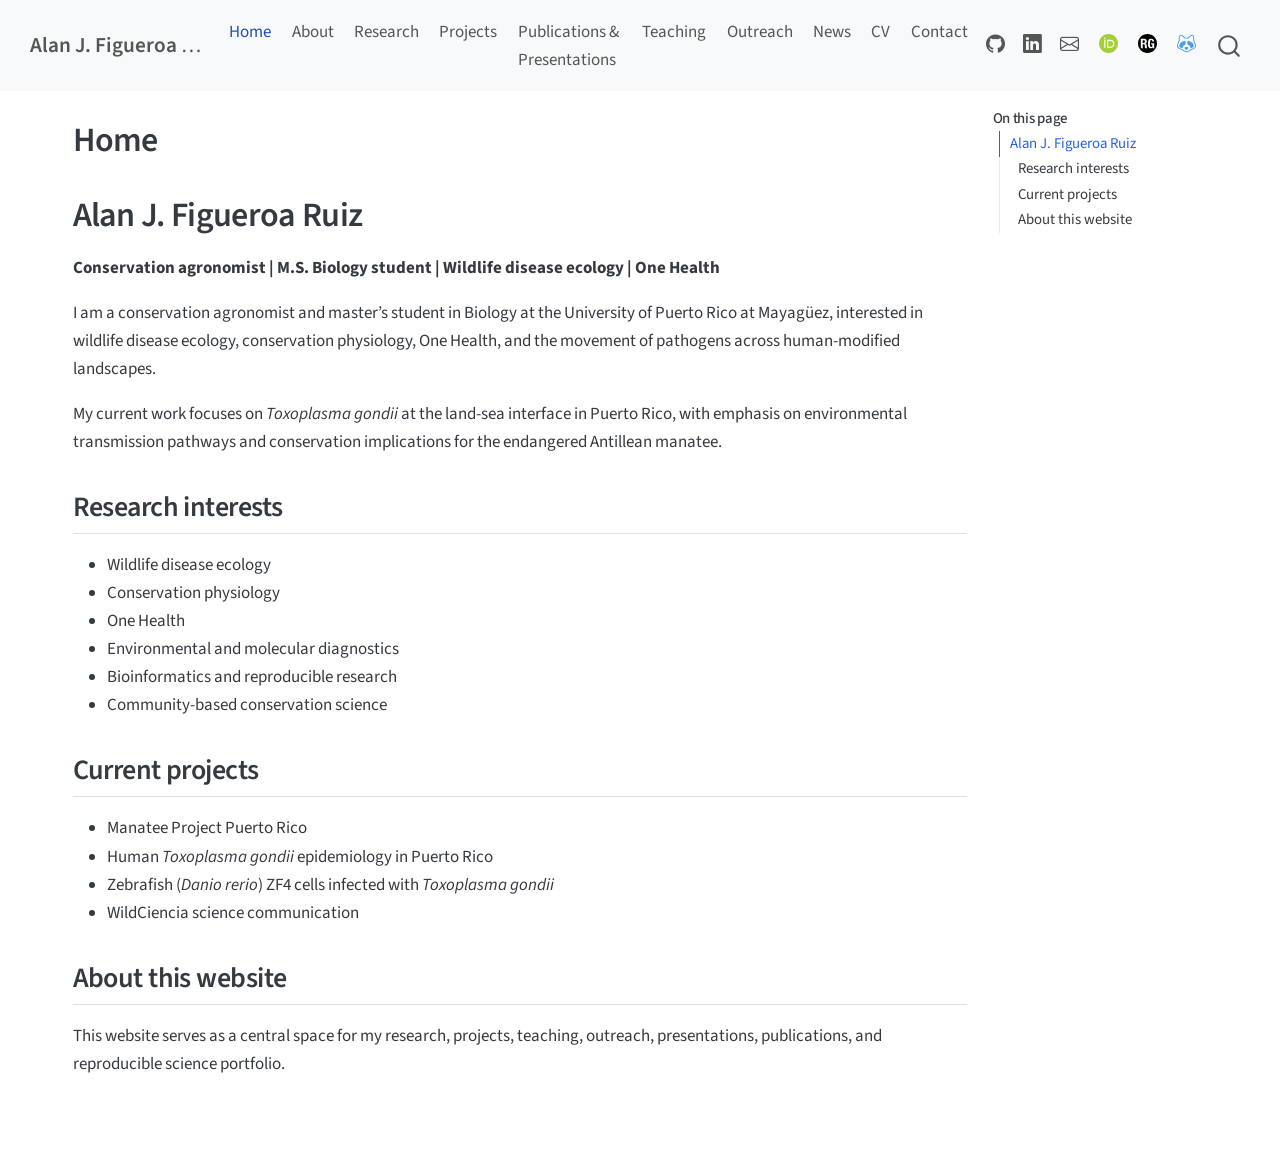
==== docs/index.html @ c1d0286f "Initial Quarto personal academic website" ====
<!DOCTYPE html>
<html xmlns="http://www.w3.org/1999/xhtml" lang="en" xml:lang="en"><head>

<meta charset="utf-8">
<meta name="generator" content="quarto-1.9.38">

<meta name="viewport" content="width=device-width, initial-scale=1.0, user-scalable=yes">


<title>Home – Alan J. Figueroa Ruiz</title>
<style>
/* Default styles provided by pandoc.
** See https://pandoc.org/MANUAL.html#variables-for-html for config info.
*/
code{white-space: pre-wrap;}
span.smallcaps{font-variant: small-caps;}
div.columns{display: flex; gap: min(4vw, 1.5em);}
div.column{flex: auto; overflow-x: auto;}
div.hanging-indent{margin-left: 1.5em; text-indent: -1.5em;}
ul.task-list{list-style: none;}
ul.task-list li input[type="checkbox"] {
  width: 0.8em;
  margin: 0 0.8em 0.2em -1em; /* quarto-specific, see https://github.com/quarto-dev/quarto-cli/issues/4556 */ 
  vertical-align: middle;
}
</style>


<script src="site_libs/quarto-nav/quarto-nav.js"></script>
<script src="site_libs/quarto-nav/headroom.min.js"></script>
<script src="site_libs/clipboard/clipboard.min.js"></script>
<script src="site_libs/quarto-search/autocomplete.umd.js"></script>
<script src="site_libs/quarto-search/fuse.min.js"></script>
<script src="site_libs/quarto-search/quarto-search.js"></script>
<meta name="quarto:offset" content="./">
<script src="site_libs/quarto-html/quarto.js" type="module"></script>
<script src="site_libs/quarto-html/tabsets/tabsets.js" type="module"></script>
<script src="site_libs/quarto-html/popper.min.js"></script>
<script src="site_libs/quarto-html/tippy.umd.min.js"></script>
<script src="site_libs/quarto-html/anchor.min.js"></script>
<link href="site_libs/quarto-html/tippy.css" rel="stylesheet">
<link href="site_libs/quarto-html/quarto-syntax-highlighting-15634bcf2e68342d4ad2dfa704d543f6.css" rel="stylesheet" id="quarto-text-highlighting-styles">
<script src="site_libs/bootstrap/bootstrap.min.js"></script>
<link href="site_libs/bootstrap/bootstrap-icons.css" rel="stylesheet">
<link href="site_libs/bootstrap/bootstrap-c7ab57aa33037bad7520c6cb9ec7d6ec.min.css" rel="stylesheet" append-hash="true" id="quarto-bootstrap" data-mode="light">
<script id="quarto-search-options" type="application/json">{
  "location": "navbar",
  "copy-button": false,
  "collapse-after": 3,
  "panel-placement": "end",
  "type": "overlay",
  "limit": 50,
  "keyboard-shortcut": [
    "f",
    "/",
    "s"
  ],
  "show-item-context": false,
  "language": {
    "search-no-results-text": "No results",
    "search-matching-documents-text": "matching documents",
    "search-copy-link-title": "Copy link to search",
    "search-hide-matches-text": "Hide additional matches",
    "search-more-match-text": "more match in this document",
    "search-more-matches-text": "more matches in this document",
    "search-clear-button-title": "Clear",
    "search-text-placeholder": "",
    "search-detached-cancel-button-title": "Cancel",
    "search-submit-button-title": "Submit",
    "search-label": "Search"
  }
}</script>
<style>html{ scroll-behavior: smooth; }</style>


<link rel="stylesheet" href="styles.css">
</head>

<body class="nav-fixed quarto-light">

<div id="quarto-search-results"></div>
  <header id="quarto-header" class="headroom fixed-top">
    <nav class="navbar navbar-expand-lg " data-bs-theme="dark">
      <div class="navbar-container container-fluid">
      <div class="navbar-brand-container mx-auto">
    <a class="navbar-brand" href="./index.html">
    <span class="navbar-title">Alan J. Figueroa Ruiz</span>
    </a>
  </div>
            <div id="quarto-search" class="" title="Search"></div>
          <button class="navbar-toggler" type="button" data-bs-toggle="collapse" data-bs-target="#navbarCollapse" aria-controls="navbarCollapse" role="menu" aria-expanded="false" aria-label="Toggle navigation" onclick="if (window.quartoToggleHeadroom) { window.quartoToggleHeadroom(); }">
  <span class="navbar-toggler-icon"></span>
</button>
          <div class="collapse navbar-collapse" id="navbarCollapse">
            <ul class="navbar-nav navbar-nav-scroll me-auto">
  <li class="nav-item">
    <a class="nav-link active" href="./index.html" aria-current="page"> 
<span class="menu-text">Home</span></a>
  </li>  
  <li class="nav-item">
    <a class="nav-link" href="./about.html"> 
<span class="menu-text">About</span></a>
  </li>  
  <li class="nav-item">
    <a class="nav-link" href="./research.html"> 
<span class="menu-text">Research</span></a>
  </li>  
  <li class="nav-item">
    <a class="nav-link" href="./projects.html"> 
<span class="menu-text">Projects</span></a>
  </li>  
  <li class="nav-item">
    <a class="nav-link" href="./publications.html"> 
<span class="menu-text">Publications &amp; Presentations</span></a>
  </li>  
  <li class="nav-item">
    <a class="nav-link" href="./teaching.html"> 
<span class="menu-text">Teaching</span></a>
  </li>  
  <li class="nav-item">
    <a class="nav-link" href="./outreach.html"> 
<span class="menu-text">Outreach</span></a>
  </li>  
  <li class="nav-item">
    <a class="nav-link" href="./news.html"> 
<span class="menu-text">News</span></a>
  </li>  
  <li class="nav-item">
    <a class="nav-link" href="./cv.html"> 
<span class="menu-text">CV</span></a>
  </li>  
  <li class="nav-item">
    <a class="nav-link" href="./contact.html"> 
<span class="menu-text">Contact</span></a>
  </li>  
</ul>
            <ul class="navbar-nav navbar-nav-scroll ms-auto">
  <li class="nav-item compact">
    <a class="nav-link" href="https://github.com/ajfigueroaruiz"> <i class="bi bi-github" role="img" aria-label="GitHub">
</i> 
<span class="menu-text"></span></a>
  </li>  
  <li class="nav-item compact">
    <a class="nav-link" href="https://www.linkedin.com/in/alfiru"> <i class="bi bi-linkedin" role="img" aria-label="LinkedIn">
</i> 
<span class="menu-text"></span></a>
  </li>  
  <li class="nav-item compact">
    <a class="nav-link" href="mailto:alan.figueroa@upr.edu"> <i class="bi bi-envelope" role="img" aria-label="Email">
</i> 
<span class="menu-text"></span></a>
  </li>  
  <li class="nav-item">
    <a class="nav-link" href="https://orcid.org/0009-0000-0484-3257"> 
<span class="menu-text"><img src="images/icons/orcid.svg" class="navbar-icon" alt="ORCID"></span></a>
  </li>  
  <li class="nav-item">
    <a class="nav-link" href="https://www.researchgate.net/profile/Alan-Figueroa-Ruiz"> 
<span class="menu-text"><img src="images/icons/researchgate.svg" class="navbar-icon" alt="ResearchGate"></span></a>
  </li>  
  <li class="nav-item">
    <a class="nav-link" href="https://www.protocols.io/researchers/alfiru"> 
<span class="menu-text"><img src="images/icons/protocolsio.svg" class="navbar-icon" alt="protocols.io"></span></a>
  </li>  
</ul>
          </div> <!-- /navcollapse -->
            <div class="quarto-navbar-tools">
</div>
      </div> <!-- /container-fluid -->
    </nav>
</header>
<!-- content -->
<div id="quarto-content" class="quarto-container page-columns page-rows-contents page-layout-full page-navbar">
<!-- sidebar -->
<!-- margin-sidebar -->
    <div id="quarto-margin-sidebar" class="sidebar margin-sidebar">
        <nav id="TOC" role="doc-toc" class="toc-active">
    <h2 id="toc-title">On this page</h2>
   
  <ul>
  <li><a href="#alan-j.-figueroa-ruiz" id="toc-alan-j.-figueroa-ruiz" class="nav-link active" data-scroll-target="#alan-j.-figueroa-ruiz">Alan J. Figueroa Ruiz</a>
  <ul class="collapse">
  <li><a href="#research-interests" id="toc-research-interests" class="nav-link" data-scroll-target="#research-interests">Research interests</a></li>
  <li><a href="#current-projects" id="toc-current-projects" class="nav-link" data-scroll-target="#current-projects">Current projects</a></li>
  <li><a href="#about-this-website" id="toc-about-this-website" class="nav-link" data-scroll-target="#about-this-website">About this website</a></li>
  </ul></li>
  </ul>
</nav>
    </div>
<!-- main -->
<main class="content column-page-left" id="quarto-document-content">

<header id="title-block-header" class="quarto-title-block default">
<div class="quarto-title">
<h1 class="title">Home</h1>
</div>



<div class="quarto-title-meta column-page-left">

    
  
    
  </div>
  


</header>


<section id="alan-j.-figueroa-ruiz" class="level1">
<h1>Alan J. Figueroa Ruiz</h1>
<p><strong>Conservation agronomist | M.S. Biology student | Wildlife disease ecology | One Health</strong></p>
<p>I am a conservation agronomist and master’s student in Biology at the University of Puerto Rico at Mayagüez, interested in wildlife disease ecology, conservation physiology, One Health, and the movement of pathogens across human-modified landscapes.</p>
<p>My current work focuses on <em>Toxoplasma gondii</em> at the land-sea interface in Puerto Rico, with emphasis on environmental transmission pathways and conservation implications for the endangered Antillean manatee.</p>
<section id="research-interests" class="level2">
<h2 class="anchored" data-anchor-id="research-interests">Research interests</h2>
<ul>
<li>Wildlife disease ecology</li>
<li>Conservation physiology</li>
<li>One Health</li>
<li>Environmental and molecular diagnostics</li>
<li>Bioinformatics and reproducible research</li>
<li>Community-based conservation science</li>
</ul>
</section>
<section id="current-projects" class="level2">
<h2 class="anchored" data-anchor-id="current-projects">Current projects</h2>
<ul>
<li>Manatee Project Puerto Rico</li>
<li>Human <em>Toxoplasma gondii</em> epidemiology in Puerto Rico</li>
<li>Zebrafish (<em>Danio rerio</em>) ZF4 cells infected with <em>Toxoplasma gondii</em></li>
<li>WildCiencia science communication</li>
</ul>
</section>
<section id="about-this-website" class="level2">
<h2 class="anchored" data-anchor-id="about-this-website">About this website</h2>
<p>This website serves as a central space for my research, projects, teaching, outreach, presentations, publications, and reproducible science portfolio.</p>


</section>
</section>

</main> <!-- /main -->
<script id="quarto-html-after-body" type="application/javascript">
  window.document.addEventListener("DOMContentLoaded", function (event) {
    const icon = "";
    const anchorJS = new window.AnchorJS();
    anchorJS.options = {
      placement: 'right',
      icon: icon
    };
    anchorJS.add('.anchored');
    const isCodeAnnotation = (el) => {
      for (const clz of el.classList) {
        if (clz.startsWith('code-annotation-')) {                     
          return true;
        }
      }
      return false;
    }
    const onCopySuccess = function(e) {
      // button target
      const button = e.trigger;
      // don't keep focus
      button.blur();
      // flash "checked"
      button.classList.add('code-copy-button-checked');
      var currentTitle = button.getAttribute("title");
      button.setAttribute("title", "Copied!");
      let tooltip;
      if (window.bootstrap) {
        button.setAttribute("data-bs-toggle", "tooltip");
        button.setAttribute("data-bs-placement", "left");
        button.setAttribute("data-bs-title", "Copied!");
        tooltip = new bootstrap.Tooltip(button, 
          { trigger: "manual", 
            customClass: "code-copy-button-tooltip",
            offset: [0, -8]});
        tooltip.show();    
      }
      setTimeout(function() {
        if (tooltip) {
          tooltip.hide();
          button.removeAttribute("data-bs-title");
          button.removeAttribute("data-bs-toggle");
          button.removeAttribute("data-bs-placement");
        }
        button.setAttribute("title", currentTitle);
        button.classList.remove('code-copy-button-checked');
      }, 1000);
      // clear code selection
      e.clearSelection();
    }
    const getTextToCopy = function(trigger) {
      const outerScaffold = trigger.parentElement.cloneNode(true);
      const codeEl = outerScaffold.querySelector('code');
      for (const childEl of codeEl.children) {
        if (isCodeAnnotation(childEl)) {
          childEl.remove();
        }
      }
      return codeEl.innerText;
    }
    const clipboard = new window.ClipboardJS('.code-copy-button:not([data-in-quarto-modal])', {
      text: getTextToCopy
    });
    clipboard.on('success', onCopySuccess);
    if (window.document.getElementById('quarto-embedded-source-code-modal')) {
      const clipboardModal = new window.ClipboardJS('.code-copy-button[data-in-quarto-modal]', {
        text: getTextToCopy,
        container: window.document.getElementById('quarto-embedded-source-code-modal')
      });
      clipboardModal.on('success', onCopySuccess);
    }
      var localhostRegex = new RegExp(/^(?:http|https):\/\/localhost\:?[0-9]*\//);
      var mailtoRegex = new RegExp(/^mailto:/);
        var filterRegex = new RegExp("https:\/\/ajfigueroaruiz\.github\.io");
      var isInternal = (href) => {
          return filterRegex.test(href) || localhostRegex.test(href) || mailtoRegex.test(href);
      }
      // Inspect non-navigation links and adorn them if external
     var links = window.document.querySelectorAll('a[href]:not(.nav-link):not(.navbar-brand):not(.toc-action):not(.sidebar-link):not(.sidebar-item-toggle):not(.pagination-link):not(.no-external):not([aria-hidden]):not(.dropdown-item):not(.quarto-navigation-tool):not(.about-link)');
      for (var i=0; i<links.length; i++) {
        const link = links[i];
        if (!isInternal(link.href)) {
          // undo the damage that might have been done by quarto-nav.js in the case of
          // links that we want to consider external
          if (link.dataset.originalHref !== undefined) {
            link.href = link.dataset.originalHref;
          }
        }
      }
    function tippyHover(el, contentFn, onTriggerFn, onUntriggerFn) {
      const config = {
        allowHTML: true,
        maxWidth: 500,
        delay: 100,
        arrow: false,
        appendTo: function(el) {
            return el.parentElement;
        },
        interactive: true,
        interactiveBorder: 10,
        theme: 'quarto',
        placement: 'bottom-start',
      };
      if (contentFn) {
        config.content = contentFn;
      }
      if (onTriggerFn) {
        config.onTrigger = onTriggerFn;
      }
      if (onUntriggerFn) {
        config.onUntrigger = onUntriggerFn;
      }
      window.tippy(el, config); 
    }
    const noterefs = window.document.querySelectorAll('a[role="doc-noteref"]');
    for (var i=0; i<noterefs.length; i++) {
      const ref = noterefs[i];
      tippyHover(ref, function() {
        // use id or data attribute instead here
        let href = ref.getAttribute('data-footnote-href') || ref.getAttribute('href');
        try { href = new URL(href).hash; } catch {}
        const id = href.replace(/^#\/?/, "");
        const note = window.document.getElementById(id);
        if (note) {
          return note.innerHTML;
        } else {
          return "";
        }
      });
    }
    const xrefs = window.document.querySelectorAll('a.quarto-xref');
    const processXRef = (id, note) => {
      // Strip column container classes
      const stripColumnClz = (el) => {
        el.classList.remove("page-full", "page-columns");
        if (el.children) {
          for (const child of el.children) {
            stripColumnClz(child);
          }
        }
      }
      stripColumnClz(note)
      if (id === null || id.startsWith('sec-')) {
        // Special case sections, only their first couple elements
        const container = document.createElement("div");
        if (note.children && note.children.length > 2) {
          container.appendChild(note.children[0].cloneNode(true));
          for (let i = 1; i < note.children.length; i++) {
            const child = note.children[i];
            if (child.tagName === "P" && child.innerText === "") {
              continue;
            } else {
              container.appendChild(child.cloneNode(true));
              break;
            }
          }
          if (window.Quarto?.typesetMath) {
            window.Quarto.typesetMath(container);
          }
          return container.innerHTML
        } else {
          if (window.Quarto?.typesetMath) {
            window.Quarto.typesetMath(note);
          }
          return note.innerHTML;
        }
      } else {
        // Remove any anchor links if they are present
        const anchorLink = note.querySelector('a.anchorjs-link');
        if (anchorLink) {
          anchorLink.remove();
        }
        if (window.Quarto?.typesetMath) {
          window.Quarto.typesetMath(note);
        }
        if (note.classList.contains("callout")) {
          return note.outerHTML;
        } else {
          return note.innerHTML;
        }
      }
    }
    for (var i=0; i<xrefs.length; i++) {
      const xref = xrefs[i];
      tippyHover(xref, undefined, function(instance) {
        instance.disable();
        let url = xref.getAttribute('href');
        let hash = undefined; 
        if (url.startsWith('#')) {
          hash = url;
        } else {
          try { hash = new URL(url).hash; } catch {}
        }
        if (hash) {
          const id = hash.replace(/^#\/?/, "");
          const note = window.document.getElementById(id);
          if (note !== null) {
            try {
              const html = processXRef(id, note.cloneNode(true));
              instance.setContent(html);
            } finally {
              instance.enable();
              instance.show();
            }
          } else {
            // See if we can fetch this
            fetch(url.split('#')[0])
            .then(res => res.text())
            .then(html => {
              const parser = new DOMParser();
              const htmlDoc = parser.parseFromString(html, "text/html");
              const note = htmlDoc.getElementById(id);
              if (note !== null) {
                const html = processXRef(id, note);
                instance.setContent(html);
              } 
            }).finally(() => {
              instance.enable();
              instance.show();
            });
          }
        } else {
          // See if we can fetch a full url (with no hash to target)
          // This is a special case and we should probably do some content thinning / targeting
          fetch(url)
          .then(res => res.text())
          .then(html => {
            const parser = new DOMParser();
            const htmlDoc = parser.parseFromString(html, "text/html");
            const note = htmlDoc.querySelector('main.content');
            if (note !== null) {
              // This should only happen for chapter cross references
              // (since there is no id in the URL)
              // remove the first header
              if (note.children.length > 0 && note.children[0].tagName === "HEADER") {
                note.children[0].remove();
              }
              const html = processXRef(null, note);
              instance.setContent(html);
            } 
          }).finally(() => {
            instance.enable();
            instance.show();
          });
        }
      }, function(instance) {
      });
    }
        let selectedAnnoteEl;
        const selectorForAnnotation = ( cell, annotation) => {
          let cellAttr = 'data-code-cell="' + cell + '"';
          let lineAttr = 'data-code-annotation="' +  annotation + '"';
          const selector = 'span[' + cellAttr + '][' + lineAttr + ']';
          return selector;
        }
        const selectCodeLines = (annoteEl) => {
          const doc = window.document;
          const targetCell = annoteEl.getAttribute("data-target-cell");
          const targetAnnotation = annoteEl.getAttribute("data-target-annotation");
          const annoteSpan = window.document.querySelector(selectorForAnnotation(targetCell, targetAnnotation));
          const lines = annoteSpan.getAttribute("data-code-lines").split(",");
          const lineIds = lines.map((line) => {
            return targetCell + "-" + line;
          })
          let top = null;
          let height = null;
          let parent = null;
          if (lineIds.length > 0) {
              //compute the position of the single el (top and bottom and make a div)
              const el = window.document.getElementById(lineIds[0]);
              top = el.offsetTop;
              height = el.offsetHeight;
              parent = el.parentElement.parentElement;
            if (lineIds.length > 1) {
              const lastEl = window.document.getElementById(lineIds[lineIds.length - 1]);
              const bottom = lastEl.offsetTop + lastEl.offsetHeight;
              height = bottom - top;
            }
            if (top !== null && height !== null && parent !== null) {
              // cook up a div (if necessary) and position it 
              let div = window.document.getElementById("code-annotation-line-highlight");
              if (div === null) {
                div = window.document.createElement("div");
                div.setAttribute("id", "code-annotation-line-highlight");
                div.style.position = 'absolute';
                parent.appendChild(div);
              }
              div.style.top = top - 2 + "px";
              div.style.height = height + 4 + "px";
              div.style.left = 0;
              let gutterDiv = window.document.getElementById("code-annotation-line-highlight-gutter");
              if (gutterDiv === null) {
                gutterDiv = window.document.createElement("div");
                gutterDiv.setAttribute("id", "code-annotation-line-highlight-gutter");
                gutterDiv.style.position = 'absolute';
                const codeCell = window.document.getElementById(targetCell);
                const gutter = codeCell.querySelector('.code-annotation-gutter');
                gutter.appendChild(gutterDiv);
              }
              gutterDiv.style.top = top - 2 + "px";
              gutterDiv.style.height = height + 4 + "px";
            }
            selectedAnnoteEl = annoteEl;
          }
        };
        const unselectCodeLines = () => {
          const elementsIds = ["code-annotation-line-highlight", "code-annotation-line-highlight-gutter"];
          elementsIds.forEach((elId) => {
            const div = window.document.getElementById(elId);
            if (div) {
              div.remove();
            }
          });
          selectedAnnoteEl = undefined;
        };
          // Handle positioning of the toggle
      window.addEventListener(
        "resize",
        throttle(() => {
          elRect = undefined;
          if (selectedAnnoteEl) {
            selectCodeLines(selectedAnnoteEl);
          }
        }, 10)
      );
      function throttle(fn, ms) {
      let throttle = false;
      let timer;
        return (...args) => {
          if(!throttle) { // first call gets through
              fn.apply(this, args);
              throttle = true;
          } else { // all the others get throttled
              if(timer) clearTimeout(timer); // cancel #2
              timer = setTimeout(() => {
                fn.apply(this, args);
                timer = throttle = false;
              }, ms);
          }
        };
      }
        // Attach click handler to the DT
        const annoteDls = window.document.querySelectorAll('dt[data-target-cell]');
        for (const annoteDlNode of annoteDls) {
          annoteDlNode.addEventListener('click', (event) => {
            const clickedEl = event.target;
            if (clickedEl !== selectedAnnoteEl) {
              unselectCodeLines();
              const activeEl = window.document.querySelector('dt[data-target-cell].code-annotation-active');
              if (activeEl) {
                activeEl.classList.remove('code-annotation-active');
              }
              selectCodeLines(clickedEl);
              clickedEl.classList.add('code-annotation-active');
            } else {
              // Unselect the line
              unselectCodeLines();
              clickedEl.classList.remove('code-annotation-active');
            }
          });
        }
    const findCites = (el) => {
      const parentEl = el.parentElement;
      if (parentEl) {
        const cites = parentEl.dataset.cites;
        if (cites) {
          return {
            el,
            cites: cites.split(' ')
          };
        } else {
          return findCites(el.parentElement)
        }
      } else {
        return undefined;
      }
    };
    var bibliorefs = window.document.querySelectorAll('a[role="doc-biblioref"]');
    for (var i=0; i<bibliorefs.length; i++) {
      const ref = bibliorefs[i];
      const citeInfo = findCites(ref);
      if (citeInfo) {
        tippyHover(citeInfo.el, function() {
          var popup = window.document.createElement('div');
          citeInfo.cites.forEach(function(cite) {
            var citeDiv = window.document.createElement('div');
            citeDiv.classList.add('hanging-indent');
            citeDiv.classList.add('csl-entry');
            var biblioDiv = window.document.getElementById('ref-' + cite);
            if (biblioDiv) {
              citeDiv.innerHTML = biblioDiv.innerHTML;
            }
            popup.appendChild(citeDiv);
          });
          return popup.innerHTML;
        });
      }
    }
  });
  </script>
</div> <!-- /content -->




<script src="site_libs/quarto-html/zenscroll-min.js"></script>
</body></html>
---- docs/site_libs/quarto-html/tippy.css ----
.tippy-box[data-animation=fade][data-state=hidden]{opacity:0}[data-tippy-root]{max-width:calc(100vw - 10px)}.tippy-box{position:relative;background-color:#333;color:#fff;border-radius:4px;font-size:14px;line-height:1.4;white-space:normal;outline:0;transition-property:transform,visibility,opacity}.tippy-box[data-placement^=top]>.tippy-arrow{bottom:0}.tippy-box[data-placement^=top]>.tippy-arrow:before{bottom:-7px;left:0;border-width:8px 8px 0;border-top-color:initial;transform-origin:center top}.tippy-box[data-placement^=bottom]>.tippy-arrow{top:0}.tippy-box[data-placement^=bottom]>.tippy-arrow:before{top:-7px;left:0;border-width:0 8px 8px;border-bottom-color:initial;transform-origin:center bottom}.tippy-box[data-placement^=left]>.tippy-arrow{right:0}.tippy-box[data-placement^=left]>.tippy-arrow:before{border-width:8px 0 8px 8px;border-left-color:initial;right:-7px;transform-origin:center left}.tippy-box[data-placement^=right]>.tippy-arrow{left:0}.tippy-box[data-placement^=right]>.tippy-arrow:before{left:-7px;border-width:8px 8px 8px 0;border-right-color:initial;transform-origin:center right}.tippy-box[data-inertia][data-state=visible]{transition-timing-function:cubic-bezier(.54,1.5,.38,1.11)}.tippy-arrow{width:16px;height:16px;color:#333}.tippy-arrow:before{content:"";position:absolute;border-color:transparent;border-style:solid}.tippy-content{position:relative;padding:5px 9px;z-index:1}
---- docs/site_libs/quarto-html/quarto-syntax-highlighting-15634bcf2e68342d4ad2dfa704d543f6.css ----
/* quarto syntax highlight colors */
:root {
  --quarto-hl-ot-color: #003B4F;
  --quarto-hl-at-color: #657422;
  --quarto-hl-ss-color: #20794D;
  --quarto-hl-an-color: #5E5E5E;
  --quarto-hl-fu-color: #4758AB;
  --quarto-hl-st-color: #20794D;
  --quarto-hl-cf-color: #003B4F;
  --quarto-hl-op-color: #5E5E5E;
  --quarto-hl-er-color: #AD0000;
  --quarto-hl-bn-color: #AD0000;
  --quarto-hl-al-color: #AD0000;
  --quarto-hl-va-color: #111111;
  --quarto-hl-bu-color: inherit;
  --quarto-hl-ex-color: inherit;
  --quarto-hl-pp-color: #AD0000;
  --quarto-hl-in-color: #5E5E5E;
  --quarto-hl-vs-color: #20794D;
  --quarto-hl-wa-color: #5E5E5E;
  --quarto-hl-do-color: #5E5E5E;
  --quarto-hl-im-color: #00769E;
  --quarto-hl-ch-color: #20794D;
  --quarto-hl-dt-color: #AD0000;
  --quarto-hl-fl-color: #AD0000;
  --quarto-hl-co-color: #5E5E5E;
  --quarto-hl-cv-color: #5E5E5E;
  --quarto-hl-cn-color: #8f5902;
  --quarto-hl-sc-color: #5E5E5E;
  --quarto-hl-dv-color: #AD0000;
  --quarto-hl-kw-color: #003B4F;
}

/* other quarto variables */
:root {
  --quarto-font-monospace: SFMono-Regular, Menlo, Monaco, Consolas, "Liberation Mono", "Courier New", monospace;
}

/* syntax highlight based on Pandoc's rules */
pre > code.sourceCode > span {
  color: #003B4F;
}

code.sourceCode > span {
  color: #003B4F;
}

div.sourceCode,
div.sourceCode pre.sourceCode {
  color: #003B4F;
}

/* Normal */
code span {
  color: #003B4F;
}

/* Alert */
code span.al {
  color: #AD0000;
  font-style: inherit;
}

/* Annotation */
code span.an {
  color: #5E5E5E;
  font-style: inherit;
}

/* Attribute */
code span.at {
  color: #657422;
  font-style: inherit;
}

/* BaseN */
code span.bn {
  color: #AD0000;
  font-style: inherit;
}

/* BuiltIn */
code span.bu {
  font-style: inherit;
}

/* ControlFlow */
code span.cf {
  color: #003B4F;
  font-weight: bold;
  font-style: inherit;
}

/* Char */
code span.ch {
  color: #20794D;
  font-style: inherit;
}

/* Constant */
code span.cn {
  color: #8f5902;
  font-style: inherit;
}

/* Comment */
code span.co {
  color: #5E5E5E;
  font-style: inherit;
}

/* CommentVar */
code span.cv {
  color: #5E5E5E;
  font-style: italic;
}

/* Documentation */
code span.do {
  color: #5E5E5E;
  font-style: italic;
}

/* DataType */
code span.dt {
  color: #AD0000;
  font-style: inherit;
}

/* DecVal */
code span.dv {
  color: #AD0000;
  font-style: inherit;
}

/* Error */
code span.er {
  color: #AD0000;
  font-style: inherit;
}

/* Extension */
code span.ex {
  font-style: inherit;
}

/* Float */
code span.fl {
  color: #AD0000;
  font-style: inherit;
}

/* Function */
code span.fu {
  color: #4758AB;
  font-style: inherit;
}

/* Import */
code span.im {
  color: #00769E;
  font-style: inherit;
}

/* Information */
code span.in {
  color: #5E5E5E;
  font-style: inherit;
}

/* Keyword */
code span.kw {
  color: #003B4F;
  font-weight: bold;
  font-style: inherit;
}

/* Operator */
code span.op {
  color: #5E5E5E;
  font-style: inherit;
}

/* Other */
code span.ot {
  color: #003B4F;
  font-style: inherit;
}

/* Preprocessor */
code span.pp {
  color: #AD0000;
  font-style: inherit;
}

/* SpecialChar */
code span.sc {
  color: #5E5E5E;
  font-style: inherit;
}

/* SpecialString */
code span.ss {
  color: #20794D;
  font-style: inherit;
}

/* String */
code span.st {
  color: #20794D;
  font-style: inherit;
}

/* Variable */
code span.va {
  color: #111111;
  font-style: inherit;
}

/* VerbatimString */
code span.vs {
  color: #20794D;
  font-style: inherit;
}

/* Warning */
code span.wa {
  color: #5E5E5E;
  font-style: italic;
}

.prevent-inlining {
  content: "</";
}

/*# sourceMappingURL=f23921c56f73e400b49028c9186a1aa0.css.map */
---- docs/styles.css ----
.navbar-icon {
  height: 1.1rem;
  width: 1.1rem;
  vertical-align: -0.15rem;
}

/* Main website styling */

body {
  font-size: 17px;
  line-height: 1.65;
}

h1, h2, h3 {
  letter-spacing: -0.02em;
}

.navbar-title {
  font-weight: 600;
}

.quarto-title-banner {
  padding-top: 2rem;
  padding-bottom: 2rem;
}

a {
  text-decoration: none;
}

a:hover {
  text-decoration: underline;
}

/* Homepage spacing */

main.content {
  max-width: 1000px;
}

/* Image styling for future use */

img {
  border-radius: 6px;
}
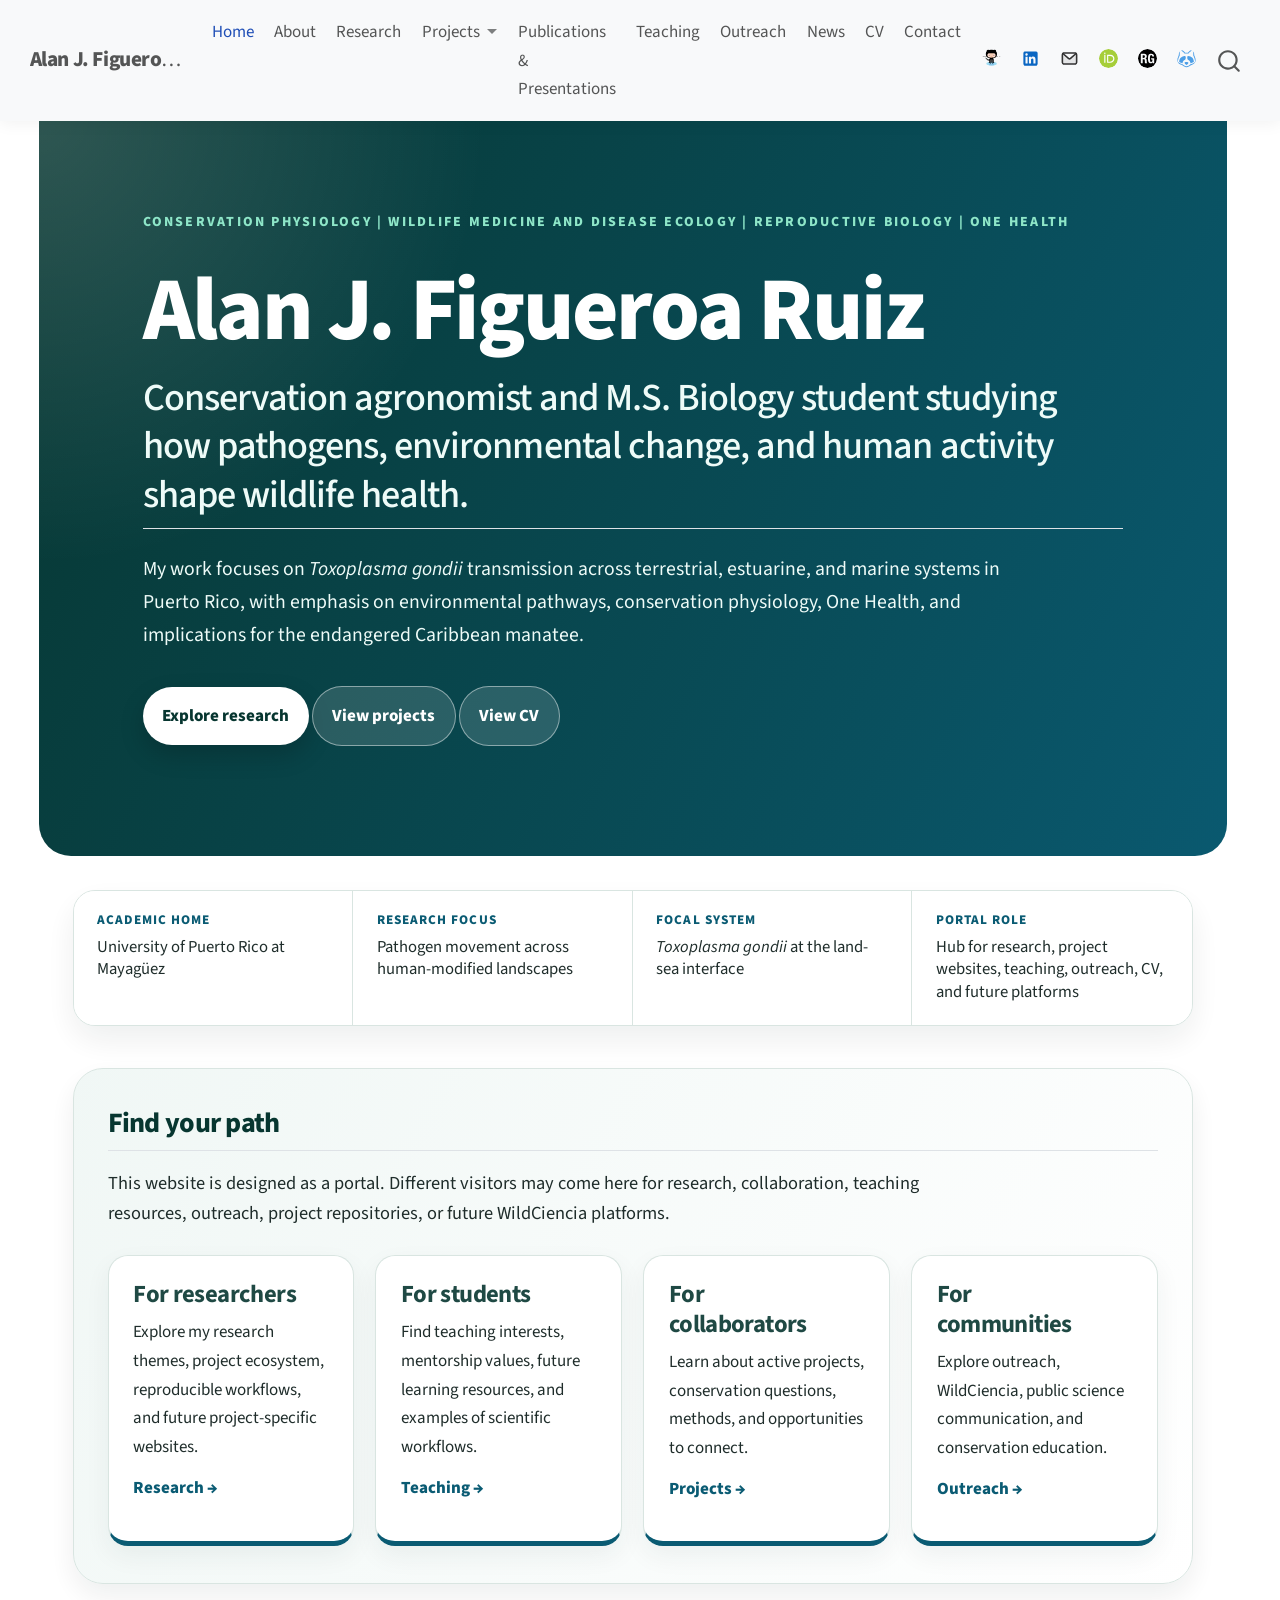
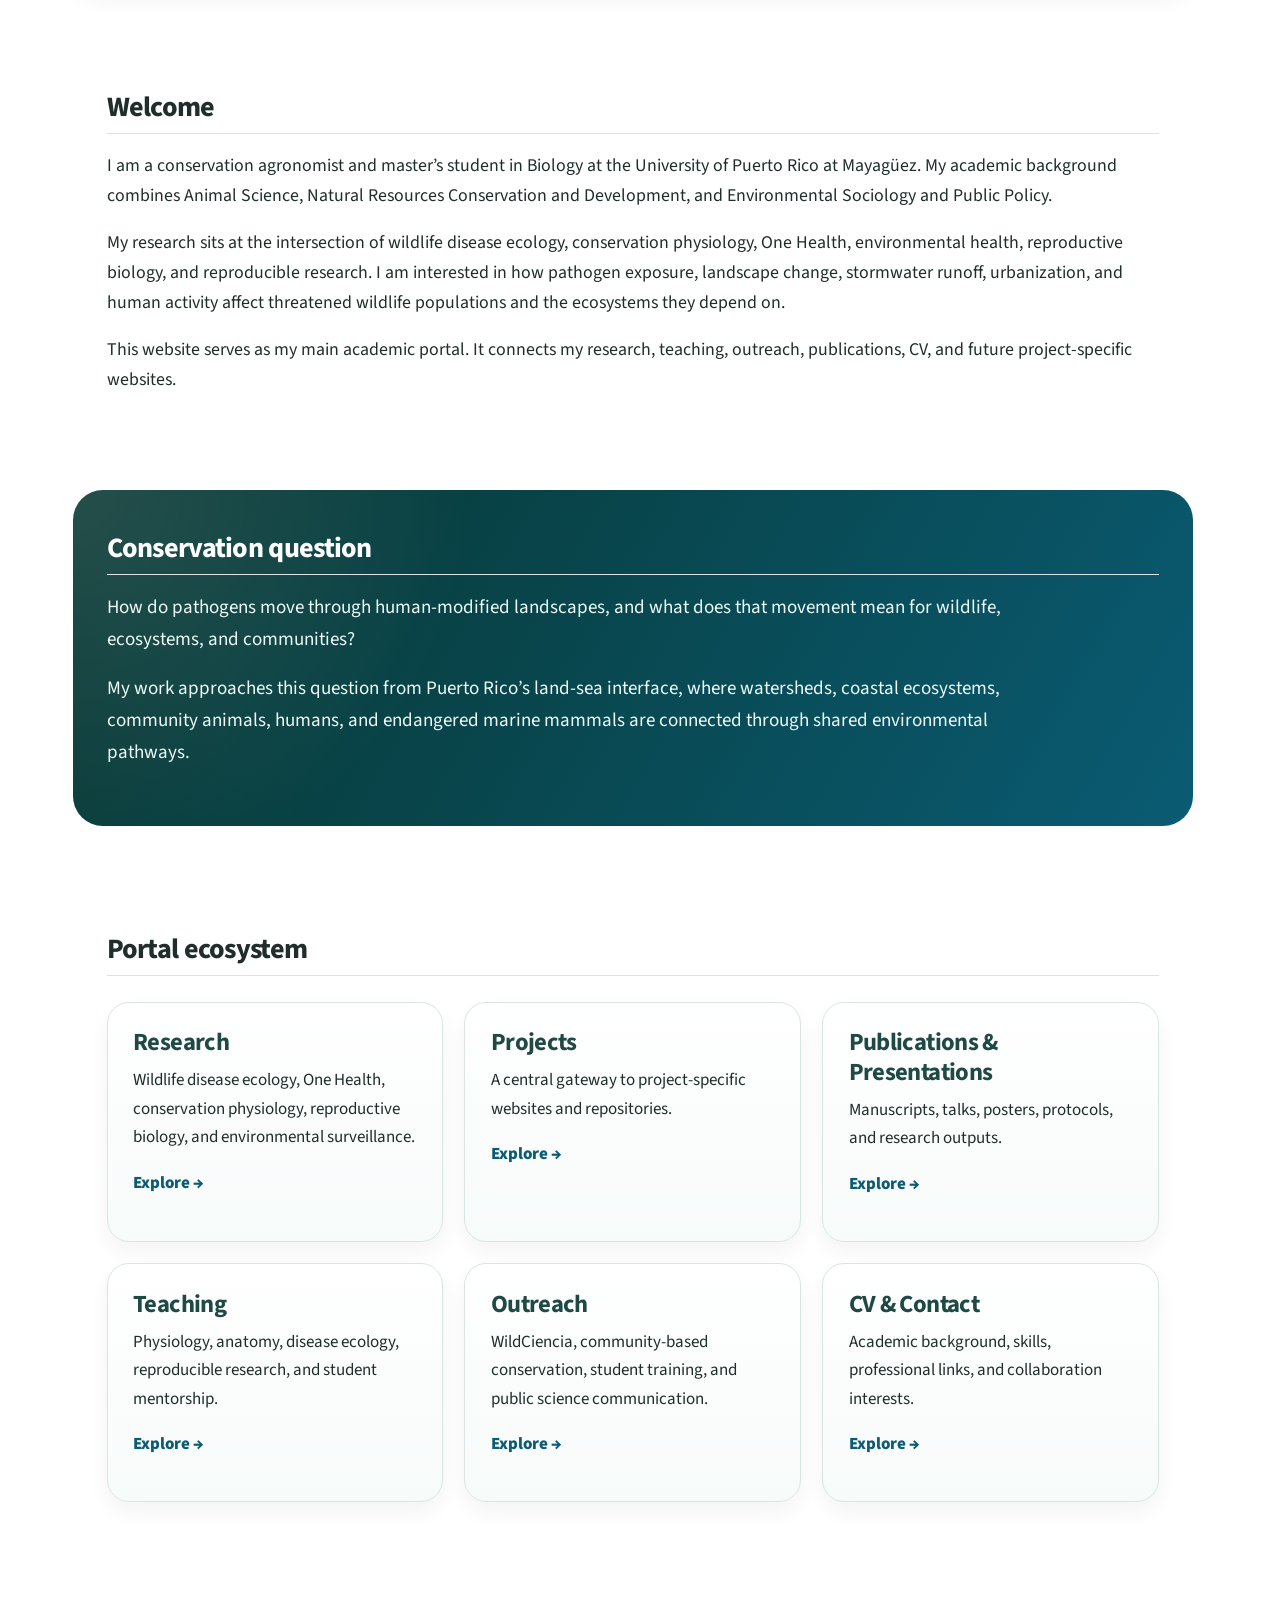
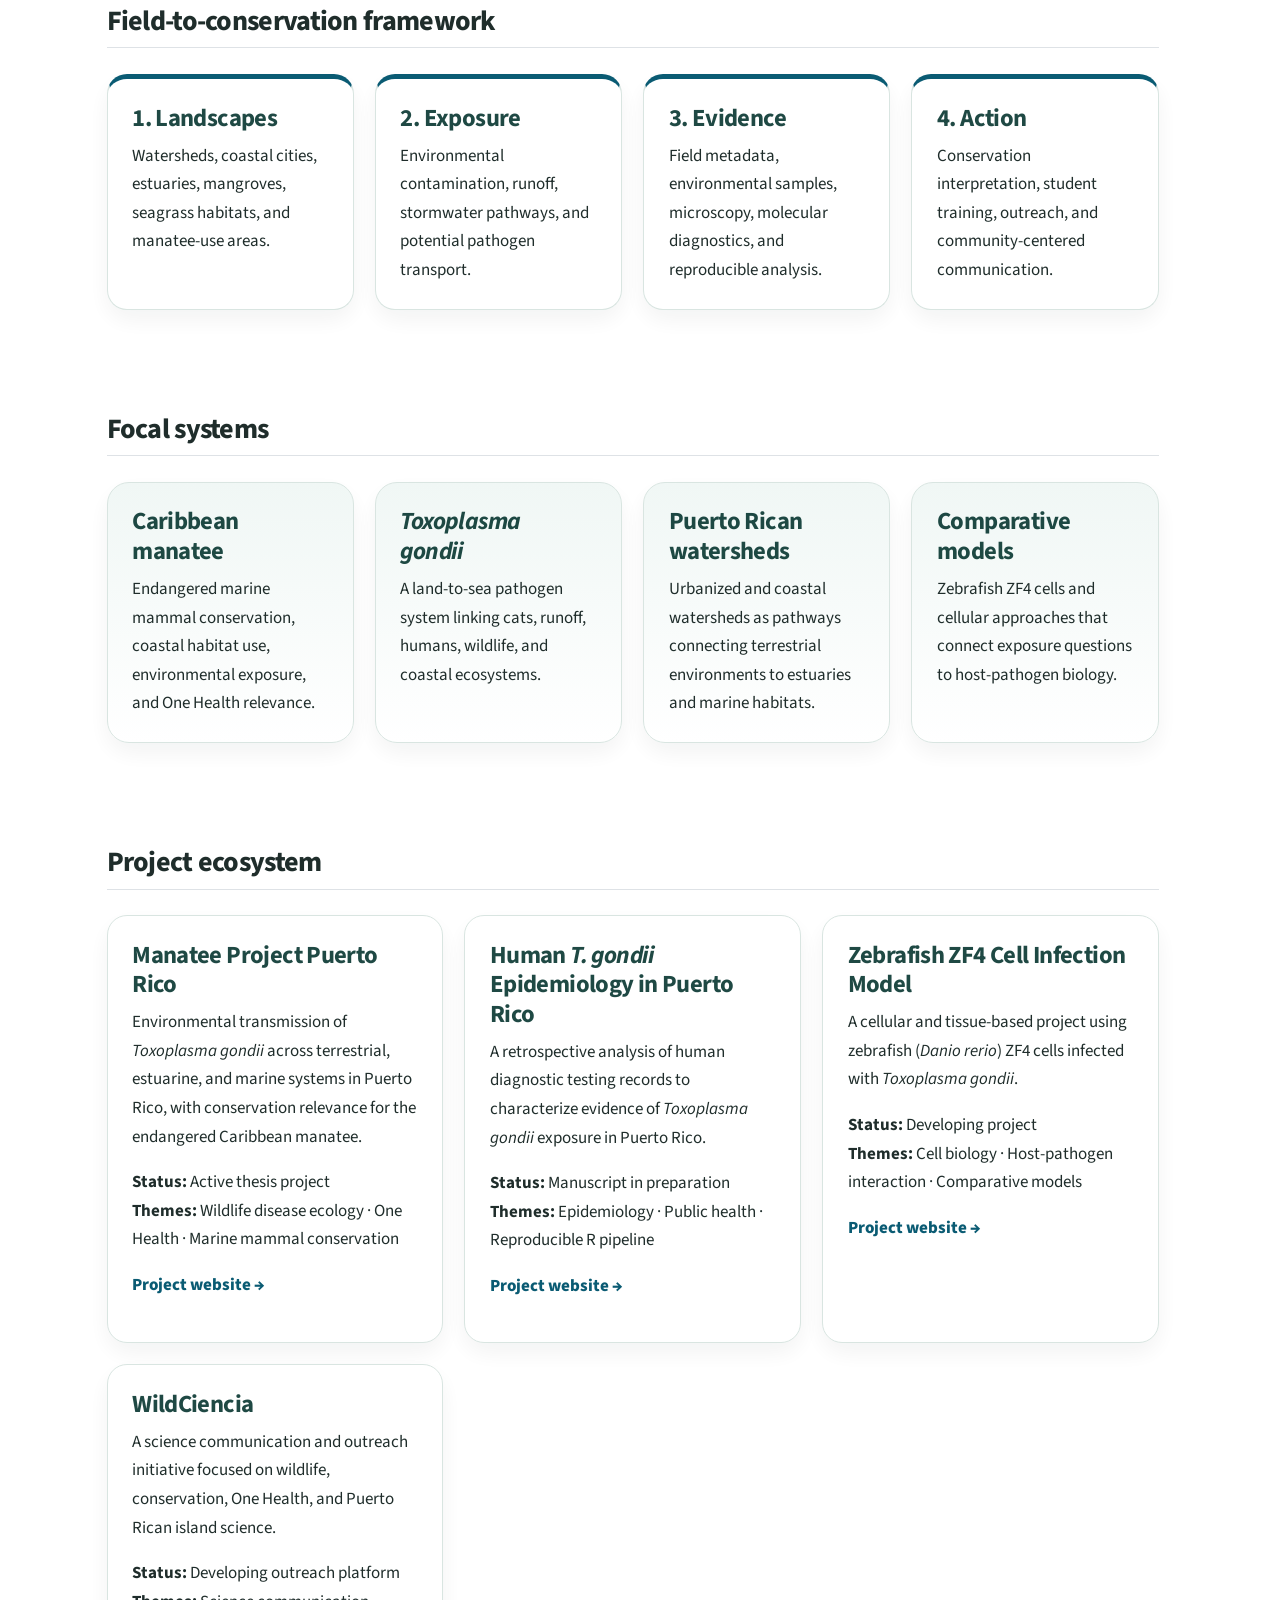
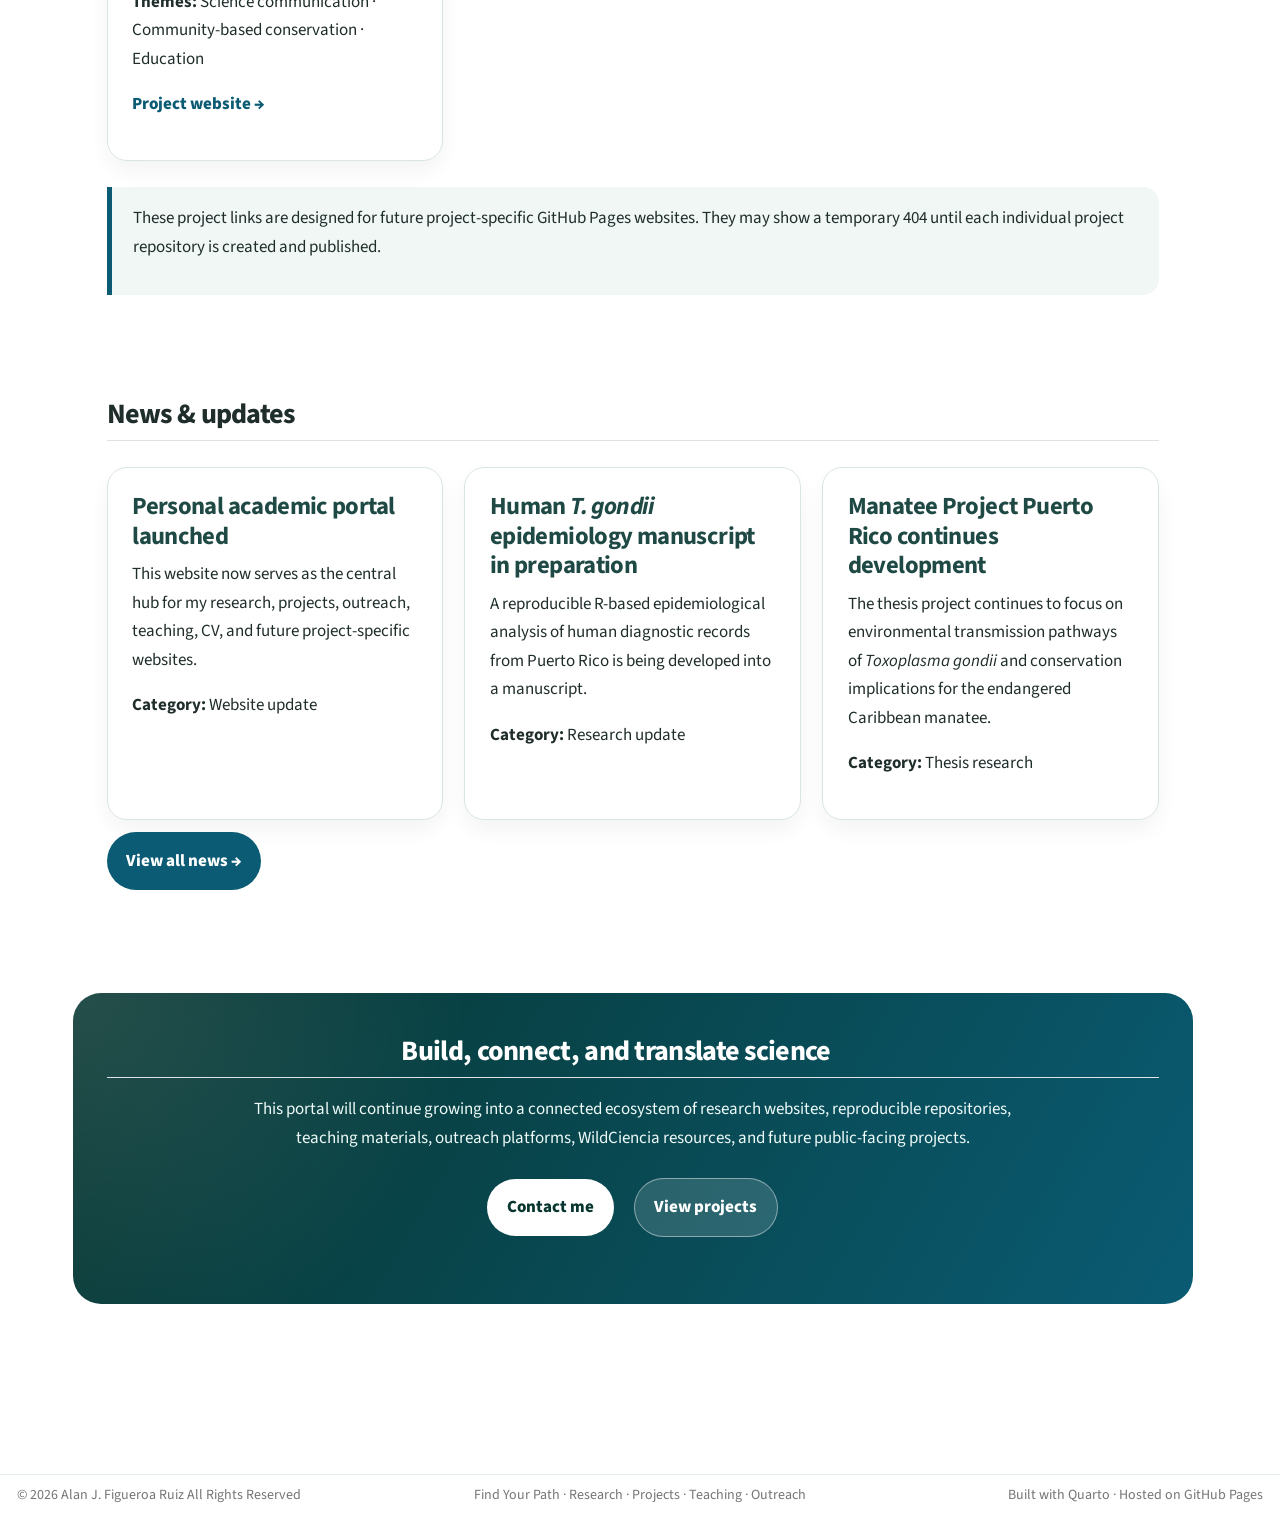
==== commit fc3507a3: "Polish main academic portal with research, outreach, and project pathways" ====
--- a/docs/index.html
+++ b/docs/index.html
@@ -7,7 +7,7 @@
 <meta name="viewport" content="width=device-width, initial-scale=1.0, user-scalable=yes">
 
 
-<title>Home – Alan J. Figueroa Ruiz</title>
+<title>Home | Alan J. Figueroa Ruiz – Alan J. Figueroa Ruiz</title>
 <style>
 /* Default styles provided by pandoc.
 ** See https://pandoc.org/MANUAL.html#variables-for-html for config info.
@@ -105,10 +105,33 @@
     <a class="nav-link" href="./research.html"> 
 <span class="menu-text">Research</span></a>
   </li>  
-  <li class="nav-item">
-    <a class="nav-link" href="./projects.html"> 
-<span class="menu-text">Projects</span></a>
-  </li>  
+  <li class="nav-item dropdown ">
+    <a class="nav-link dropdown-toggle" href="#" id="nav-menu-projects" role="link" data-bs-toggle="dropdown" aria-expanded="false">
+ <span class="menu-text">Projects</span>
+    </a>
+    <ul class="dropdown-menu" aria-labelledby="nav-menu-projects">    
+        <li>
+    <a class="dropdown-item" href="./projects.html">
+ <span class="dropdown-text">Projects Overview</span></a>
+  </li>  
+        <li>
+    <a class="dropdown-item" href="https://ajfigueroaruiz.github.io/manatee-project-pr/">
+ <span class="dropdown-text">The Manatee Project Puerto Rico</span></a>
+  </li>  
+        <li>
+    <a class="dropdown-item" href="https://ajfigueroaruiz.github.io/toxorepi-pr/">
+ <span class="dropdown-text">Human T. gondii Epidemiology</span></a>
+  </li>  
+        <li>
+    <a class="dropdown-item" href="https://ajfigueroaruiz.github.io/zf4-toxoplasma-infection/">
+ <span class="dropdown-text">ZF4 Cell Infection Model</span></a>
+  </li>  
+        <li>
+    <a class="dropdown-item" href="https://ajfigueroaruiz.github.io/wildciencia/">
+ <span class="dropdown-text">WildCiencia</span></a>
+  </li>  
+    </ul>
+  </li>
   <li class="nav-item">
     <a class="nav-link" href="./publications.html"> 
 <span class="menu-text">Publications &amp; Presentations</span></a>
@@ -135,20 +158,17 @@
   </li>  
 </ul>
             <ul class="navbar-nav navbar-nav-scroll ms-auto">
-  <li class="nav-item compact">
-    <a class="nav-link" href="https://github.com/ajfigueroaruiz"> <i class="bi bi-github" role="img" aria-label="GitHub">
-</i> 
-<span class="menu-text"></span></a>
-  </li>  
-  <li class="nav-item compact">
-    <a class="nav-link" href="https://www.linkedin.com/in/alfiru"> <i class="bi bi-linkedin" role="img" aria-label="LinkedIn">
-</i> 
-<span class="menu-text"></span></a>
-  </li>  
-  <li class="nav-item compact">
-    <a class="nav-link" href="mailto:alan.figueroa@upr.edu"> <i class="bi bi-envelope" role="img" aria-label="Email">
-</i> 
-<span class="menu-text"></span></a>
+  <li class="nav-item">
+    <a class="nav-link" href="https://github.com/ajfigueroaruiz"> 
+<span class="menu-text"><img src="images/icons/github.svg" class="navbar-icon" alt="GitHub"></span></a>
+  </li>  
+  <li class="nav-item">
+    <a class="nav-link" href="https://www.linkedin.com/in/alfiru"> 
+<span class="menu-text"><img src="images/icons/linkedin.svg" class="navbar-icon" alt="LinkedIn"></span></a>
+  </li>  
+  <li class="nav-item">
+    <a class="nav-link" href="mailto:alan.figueroa@upr.edu"> 
+<span class="menu-text"><img src="images/icons/mail.svg" class="navbar-icon" alt="E-Mail"></span></a>
   </li>  
   <li class="nav-item">
     <a class="nav-link" href="https://orcid.org/0009-0000-0484-3257"> 
@@ -173,74 +193,244 @@
 <div id="quarto-content" class="quarto-container page-columns page-rows-contents page-layout-full page-navbar">
 <!-- sidebar -->
 <!-- margin-sidebar -->
-    <div id="quarto-margin-sidebar" class="sidebar margin-sidebar">
-        <nav id="TOC" role="doc-toc" class="toc-active">
-    <h2 id="toc-title">On this page</h2>
-   
-  <ul>
-  <li><a href="#alan-j.-figueroa-ruiz" id="toc-alan-j.-figueroa-ruiz" class="nav-link active" data-scroll-target="#alan-j.-figueroa-ruiz">Alan J. Figueroa Ruiz</a>
-  <ul class="collapse">
-  <li><a href="#research-interests" id="toc-research-interests" class="nav-link" data-scroll-target="#research-interests">Research interests</a></li>
-  <li><a href="#current-projects" id="toc-current-projects" class="nav-link" data-scroll-target="#current-projects">Current projects</a></li>
-  <li><a href="#about-this-website" id="toc-about-this-website" class="nav-link" data-scroll-target="#about-this-website">About this website</a></li>
-  </ul></li>
-  </ul>
-</nav>
-    </div>
+    
 <!-- main -->
-<main class="content column-page-left" id="quarto-document-content">
-
-<header id="title-block-header" class="quarto-title-block default">
-<div class="quarto-title">
-<h1 class="title">Home</h1>
-</div>
-
-
-
-<div class="quarto-title-meta column-page-left">
-
-    
-  
-    
-  </div>
-  
-
-
-</header>
-
-
+<main class="content column-page" id="quarto-document-content"><header id="title-block-header" class="quarto-title-block"></header>
+
+
+
+
+<div class="home-hero">
+<div class="hero-inner">
+<div class="eyebrow">
+<p>Conservation Physiology | Wildlife Medicine and Disease Ecology | Reproductive Biology | One Health</p>
+</div>
 <section id="alan-j.-figueroa-ruiz" class="level1">
 <h1>Alan J. Figueroa Ruiz</h1>
-<p><strong>Conservation agronomist | M.S. Biology student | Wildlife disease ecology | One Health</strong></p>
-<p>I am a conservation agronomist and master’s student in Biology at the University of Puerto Rico at Mayagüez, interested in wildlife disease ecology, conservation physiology, One Health, and the movement of pathogens across human-modified landscapes.</p>
-<p>My current work focuses on <em>Toxoplasma gondii</em> at the land-sea interface in Puerto Rico, with emphasis on environmental transmission pathways and conservation implications for the endangered Antillean manatee.</p>
-<section id="research-interests" class="level2">
-<h2 class="anchored" data-anchor-id="research-interests">Research interests</h2>
-<ul>
-<li>Wildlife disease ecology</li>
-<li>Conservation physiology</li>
-<li>One Health</li>
-<li>Environmental and molecular diagnostics</li>
-<li>Bioinformatics and reproducible research</li>
-<li>Community-based conservation science</li>
-</ul>
-</section>
-<section id="current-projects" class="level2">
-<h2 class="anchored" data-anchor-id="current-projects">Current projects</h2>
-<ul>
-<li>Manatee Project Puerto Rico</li>
-<li>Human <em>Toxoplasma gondii</em> epidemiology in Puerto Rico</li>
-<li>Zebrafish (<em>Danio rerio</em>) ZF4 cells infected with <em>Toxoplasma gondii</em></li>
-<li>WildCiencia science communication</li>
-</ul>
-</section>
-<section id="about-this-website" class="level2">
-<h2 class="anchored" data-anchor-id="about-this-website">About this website</h2>
-<p>This website serves as a central space for my research, projects, teaching, outreach, presentations, publications, and reproducible science portfolio.</p>
-
-
-</section>
-</section>
+<section id="conservation-agronomist-and-m.s.-biology-student-studying-how-pathogens-environmental-change-and-human-activity-shape-wildlife-health." class="level2">
+<h2 class="anchored" data-anchor-id="conservation-agronomist-and-m.s.-biology-student-studying-how-pathogens-environmental-change-and-human-activity-shape-wildlife-health.">Conservation agronomist and M.S. Biology student studying how pathogens, environmental change, and human activity shape wildlife health.</h2>
+<div class="hero-text">
+<p>My work focuses on <em>Toxoplasma gondii</em> transmission across terrestrial, estuarine, and marine systems in Puerto Rico, with emphasis on environmental pathways, conservation physiology, One Health, and implications for the endangered Caribbean manatee.</p>
+</div>
+<div class="hero-actions">
+<p><a href="./research.html" class="button-primary">Explore research</a> <a href="./projects.html" class="button-secondary">View projects</a> <a href="./cv.html" class="button-secondary">View CV</a></p>
+</div>
+</section>
+</section>
+</div>
+</div>
+<div class="portal-strip">
+<div class="portal-item">
+<div class="portal-label">
+<p>Academic home</p>
+</div>
+<div class="portal-text">
+<p>University of Puerto Rico at Mayagüez</p>
+</div>
+</div>
+<div class="portal-item">
+<div class="portal-label">
+<p>Research focus</p>
+</div>
+<div class="portal-text">
+<p>Pathogen movement across human-modified landscapes</p>
+</div>
+</div>
+<div class="portal-item">
+<div class="portal-label">
+<p>Focal system</p>
+</div>
+<div class="portal-text">
+<p><em>Toxoplasma gondii</em> at the land-sea interface</p>
+</div>
+</div>
+<div class="portal-item">
+<div class="portal-label">
+<p>Portal role</p>
+</div>
+<div class="portal-text">
+<p>Hub for research, project websites, teaching, outreach, CV, and future platforms</p>
+</div>
+</div>
+</div>
+<section id="find-your-path" class="level2 pathway-band">
+<h2 class="anchored" data-anchor-id="find-your-path">Find your path</h2>
+<p>This website is designed as a portal. Different visitors may come here for research, collaboration, teaching resources, outreach, project repositories, or future WildCiencia platforms.</p>
+<div class="gateway-grid">
+<section id="for-researchers" class="level3 gateway-card">
+<h3 class="anchored" data-anchor-id="for-researchers">For researchers</h3>
+<p>Explore my research themes, project ecosystem, reproducible workflows, and future project-specific websites.</p>
+<p><a href="./research.html">Research →</a></p>
+</section>
+<section id="for-students" class="level3 gateway-card">
+<h3 class="anchored" data-anchor-id="for-students">For students</h3>
+<p>Find teaching interests, mentorship values, future learning resources, and examples of scientific workflows.</p>
+<p><a href="./teaching.html">Teaching →</a></p>
+</section>
+<section id="for-collaborators" class="level3 gateway-card">
+<h3 class="anchored" data-anchor-id="for-collaborators">For collaborators</h3>
+<p>Learn about active projects, conservation questions, methods, and opportunities to connect.</p>
+<p><a href="./projects.html">Projects →</a></p>
+</section>
+<section id="for-communities" class="level3 gateway-card">
+<h3 class="anchored" data-anchor-id="for-communities">For communities</h3>
+<p>Explore outreach, WildCiencia, public science communication, and conservation education.</p>
+<p><a href="./outreach.html">Outreach →</a></p>
+</section>
+</div>
+</section>
+<section id="welcome" class="level2 section-block intro-section">
+<h2 class="anchored" data-anchor-id="welcome">Welcome</h2>
+<p>I am a conservation agronomist and master’s student in Biology at the University of Puerto Rico at Mayagüez. My academic background combines Animal Science, Natural Resources Conservation and Development, and Environmental Sociology and Public Policy.</p>
+<p>My research sits at the intersection of wildlife disease ecology, conservation physiology, One Health, environmental health, reproductive biology, and reproducible research. I am interested in how pathogen exposure, landscape change, stormwater runoff, urbanization, and human activity affect threatened wildlife populations and the ecosystems they depend on.</p>
+<p>This website serves as my main academic portal. It connects my research, teaching, outreach, publications, CV, and future project-specific websites.</p>
+</section>
+<section id="conservation-question" class="level2 conservation-statement">
+<h2 class="anchored" data-anchor-id="conservation-question">Conservation question</h2>
+<p>How do pathogens move through human-modified landscapes, and what does that movement mean for wildlife, ecosystems, and communities?</p>
+<p>My work approaches this question from Puerto Rico’s land-sea interface, where watersheds, coastal ecosystems, community animals, humans, and endangered marine mammals are connected through shared environmental pathways.</p>
+</section>
+<section id="portal-ecosystem" class="level2 section-block">
+<h2 class="anchored" data-anchor-id="portal-ecosystem">Portal ecosystem</h2>
+<div class="resource-wall">
+<section id="research" class="level3 resource-card">
+<h3 class="anchored" data-anchor-id="research">Research</h3>
+<p>Wildlife disease ecology, One Health, conservation physiology, reproductive biology, and environmental surveillance.</p>
+<p><a href="./research.html">Explore →</a></p>
+</section>
+<section id="projects" class="level3 resource-card">
+<h3 class="anchored" data-anchor-id="projects">Projects</h3>
+<p>A central gateway to project-specific websites and repositories.</p>
+<p><a href="./projects.html">Explore →</a></p>
+</section>
+<section id="publications-presentations" class="level3 resource-card">
+<h3 class="anchored" data-anchor-id="publications-presentations">Publications &amp; Presentations</h3>
+<p>Manuscripts, talks, posters, protocols, and research outputs.</p>
+<p><a href="./publications.html">Explore →</a></p>
+</section>
+<section id="teaching" class="level3 resource-card">
+<h3 class="anchored" data-anchor-id="teaching">Teaching</h3>
+<p>Physiology, anatomy, disease ecology, reproducible research, and student mentorship.</p>
+<p><a href="./teaching.html">Explore →</a></p>
+</section>
+<section id="outreach" class="level3 resource-card">
+<h3 class="anchored" data-anchor-id="outreach">Outreach</h3>
+<p>WildCiencia, community-based conservation, student training, and public science communication.</p>
+<p><a href="./outreach.html">Explore →</a></p>
+</section>
+<section id="cv-contact" class="level3 resource-card">
+<h3 class="anchored" data-anchor-id="cv-contact">CV &amp; Contact</h3>
+<p>Academic background, skills, professional links, and collaboration interests.</p>
+<p><a href="./cv.html">Explore →</a></p>
+</section>
+</div>
+</section>
+<section id="field-to-conservation-framework" class="level2 section-block">
+<h2 class="anchored" data-anchor-id="field-to-conservation-framework">Field-to-conservation framework</h2>
+<div class="expedition-grid">
+<section id="landscapes" class="level3 expedition-card">
+<h3 class="anchored" data-anchor-id="landscapes">1. Landscapes</h3>
+<p>Watersheds, coastal cities, estuaries, mangroves, seagrass habitats, and manatee-use areas.</p>
+</section>
+<section id="exposure" class="level3 expedition-card">
+<h3 class="anchored" data-anchor-id="exposure">2. Exposure</h3>
+<p>Environmental contamination, runoff, stormwater pathways, and potential pathogen transport.</p>
+</section>
+<section id="evidence" class="level3 expedition-card">
+<h3 class="anchored" data-anchor-id="evidence">3. Evidence</h3>
+<p>Field metadata, environmental samples, microscopy, molecular diagnostics, and reproducible analysis.</p>
+</section>
+<section id="action" class="level3 expedition-card">
+<h3 class="anchored" data-anchor-id="action">4. Action</h3>
+<p>Conservation interpretation, student training, outreach, and community-centered communication.</p>
+</section>
+</div>
+</section>
+<section id="focal-systems" class="level2 section-block">
+<h2 class="anchored" data-anchor-id="focal-systems">Focal systems</h2>
+<div class="species-grid">
+<section id="caribbean-manatee" class="level3 species-card">
+<h3 class="anchored" data-anchor-id="caribbean-manatee">Caribbean manatee</h3>
+<p>Endangered marine mammal conservation, coastal habitat use, environmental exposure, and One Health relevance.</p>
+</section>
+<section id="toxoplasma-gondii" class="level3 species-card">
+<h3 class="anchored" data-anchor-id="toxoplasma-gondii"><em>Toxoplasma gondii</em></h3>
+<p>A land-to-sea pathogen system linking cats, runoff, humans, wildlife, and coastal ecosystems.</p>
+</section>
+<section id="puerto-rican-watersheds" class="level3 species-card">
+<h3 class="anchored" data-anchor-id="puerto-rican-watersheds">Puerto Rican watersheds</h3>
+<p>Urbanized and coastal watersheds as pathways connecting terrestrial environments to estuaries and marine habitats.</p>
+</section>
+<section id="comparative-models" class="level3 species-card">
+<h3 class="anchored" data-anchor-id="comparative-models">Comparative models</h3>
+<p>Zebrafish ZF4 cells and cellular approaches that connect exposure questions to host-pathogen biology.</p>
+</section>
+</div>
+</section>
+<section id="project-ecosystem" class="level2 section-block">
+<h2 class="anchored" data-anchor-id="project-ecosystem">Project ecosystem</h2>
+<div class="project-grid">
+<section id="manatee-project-puerto-rico" class="level3 project-card">
+<h3 class="anchored" data-anchor-id="manatee-project-puerto-rico">Manatee Project Puerto Rico</h3>
+<p>Environmental transmission of <em>Toxoplasma gondii</em> across terrestrial, estuarine, and marine systems in Puerto Rico, with conservation relevance for the endangered Caribbean manatee.</p>
+<p><strong>Status:</strong> Active thesis project<br>
+<strong>Themes:</strong> Wildlife disease ecology · One Health · Marine mammal conservation</p>
+<p><a href="https://ajfigueroaruiz.github.io/manatee-project-puerto-rico/" class="card-link">Project website →</a></p>
+</section>
+<section id="human-t.-gondii-epidemiology-in-puerto-rico" class="level3 project-card">
+<h3 class="anchored" data-anchor-id="human-t.-gondii-epidemiology-in-puerto-rico">Human <em>T. gondii</em> Epidemiology in Puerto Rico</h3>
+<p>A retrospective analysis of human diagnostic testing records to characterize evidence of <em>Toxoplasma gondii</em> exposure in Puerto Rico.</p>
+<p><strong>Status:</strong> Manuscript in preparation<br>
+<strong>Themes:</strong> Epidemiology · Public health · Reproducible R pipeline</p>
+<p><a href="https://ajfigueroaruiz.github.io/human-toxoplasma-epidemiology-pr/" class="card-link">Project website →</a></p>
+</section>
+<section id="zebrafish-zf4-cell-infection-model" class="level3 project-card">
+<h3 class="anchored" data-anchor-id="zebrafish-zf4-cell-infection-model">Zebrafish ZF4 Cell Infection Model</h3>
+<p>A cellular and tissue-based project using zebrafish (<em>Danio rerio</em>) ZF4 cells infected with <em>Toxoplasma gondii</em>.</p>
+<p><strong>Status:</strong> Developing project<br>
+<strong>Themes:</strong> Cell biology · Host-pathogen interaction · Comparative models</p>
+<p><a href="https://ajfigueroaruiz.github.io/zf4-toxoplasma-cell-infection/" class="card-link">Project website →</a></p>
+</section>
+<section id="wildciencia" class="level3 project-card">
+<h3 class="anchored" data-anchor-id="wildciencia">WildCiencia</h3>
+<p>A science communication and outreach initiative focused on wildlife, conservation, One Health, and Puerto Rican island science.</p>
+<p><strong>Status:</strong> Developing outreach platform<br>
+<strong>Themes:</strong> Science communication · Community-based conservation · Education</p>
+<p><a href="https://ajfigueroaruiz.github.io/wildciencia/" class="card-link">Project website →</a></p>
+</section>
+</div>
+<div class="note-box">
+<p>These project links are designed for future project-specific GitHub Pages websites. They may show a temporary 404 until each individual project repository is created and published.</p>
+</div>
+</section>
+<section id="news-updates" class="level2 section-block">
+<h2 class="anchored" data-anchor-id="news-updates">News &amp; updates</h2>
+<div class="news-grid">
+<section id="personal-academic-portal-launched" class="level3 news-card">
+<h3 class="anchored" data-anchor-id="personal-academic-portal-launched">Personal academic portal launched</h3>
+<p>This website now serves as the central hub for my research, projects, outreach, teaching, CV, and future project-specific websites.</p>
+<p><strong>Category:</strong> Website update</p>
+</section>
+<section id="human-t.-gondii-epidemiology-manuscript-in-preparation" class="level3 news-card">
+<h3 class="anchored" data-anchor-id="human-t.-gondii-epidemiology-manuscript-in-preparation">Human <em>T. gondii</em> epidemiology manuscript in preparation</h3>
+<p>A reproducible R-based epidemiological analysis of human diagnostic records from Puerto Rico is being developed into a manuscript.</p>
+<p><strong>Category:</strong> Research update</p>
+</section>
+<section id="manatee-project-puerto-rico-continues-development" class="level3 news-card">
+<h3 class="anchored" data-anchor-id="manatee-project-puerto-rico-continues-development">Manatee Project Puerto Rico continues development</h3>
+<p>The thesis project continues to focus on environmental transmission pathways of <em>Toxoplasma gondii</em> and conservation implications for the endangered Caribbean manatee.</p>
+<p><strong>Category:</strong> Thesis research</p>
+</section>
+</div>
+<p><a href="./news.html" class="button-inline">View all news →</a></p>
+</section>
+<section id="build-connect-and-translate-science" class="level2 cta-band">
+<h2 class="anchored" data-anchor-id="build-connect-and-translate-science">Build, connect, and translate science</h2>
+<p>This portal will continue growing into a connected ecosystem of research websites, reproducible repositories, teaching materials, outreach platforms, WildCiencia resources, and future public-facing projects.</p>
+<p><a href="./contact.html" class="button-primary-dark">Contact me</a> <a href="./projects.html" class="button-secondary-dark">View projects</a></p>
+</section>
+
+
 
 </main> <!-- /main -->
 <script id="quarto-html-after-body" type="application/javascript">
@@ -330,6 +520,11 @@
           if (link.dataset.originalHref !== undefined) {
             link.href = link.dataset.originalHref;
           }
+            // target, if specified
+            link.setAttribute("target", "_blank");
+            if (link.getAttribute("rel") === null) {
+              link.setAttribute("rel", "noopener");
+            }
         }
       }
     function tippyHover(el, contentFn, onTriggerFn, onUntriggerFn) {
@@ -644,6 +839,19 @@
   });
   </script>
 </div> <!-- /content -->
+<footer class="footer">
+  <div class="nav-footer">
+    <div class="nav-footer-left">
+<p>© 2026 Alan J. Figueroa Ruiz All Rights Reserved</p>
+</div>   
+    <div class="nav-footer-center">
+<p>Find Your Path · Research · Projects · Teaching · Outreach</p>
+</div>
+    <div class="nav-footer-right">
+<p>Built with Quarto · Hosted on GitHub Pages</p>
+</div>
+  </div>
+</footer>
 
 
 
--- a/docs/styles.css
+++ b/docs/styles.css
@@ -4,24 +4,45 @@
   vertical-align: -0.15rem;
 }
 
-/* Main website styling */
+/* ================================
+   Alan J. Figueroa Ruiz
+   Personal Academic Portal
+   Quarto + GitHub Pages
+   ================================ */
+
+/* Hide default Quarto title block because pages use custom heroes */
+.quarto-title-block {
+  display: none;
+}
+
+/* General page */
 
 body {
   font-size: 17px;
-  line-height: 1.65;
+  line-height: 1.68;
+  color: #1f2d2b;
+  background: #ffffff;
+}
+
+main.content {
+  max-width: 1120px;
 }
 
 h1, h2, h3 {
-  letter-spacing: -0.02em;
-}
-
-.navbar-title {
-  font-weight: 600;
-}
-
-.quarto-title-banner {
-  padding-top: 2rem;
-  padding-bottom: 2rem;
+  letter-spacing: -0.025em;
+}
+
+h1 {
+  font-weight: 800;
+}
+
+h2 {
+  margin-top: 2rem;
+  font-weight: 750;
+}
+
+h3 {
+  font-weight: 700;
 }
 
 a {
@@ -32,14 +53,858 @@
   text-decoration: underline;
 }
 
-/* Homepage spacing */
-
-main.content {
-  max-width: 1000px;
-}
-
-/* Image styling for future use */
+/* Navbar */
+
+.navbar {
+  box-shadow: 0 2px 16px rgba(0, 0, 0, 0.06);
+}
+
+.navbar-title {
+  font-weight: 800;
+  letter-spacing: -0.02em;
+}
+
+/* Home hero */
+
+.home-hero {
+  min-height: 82vh;
+  display: flex;
+  align-items: center;
+  padding: 5rem 2rem;
+  margin: -2rem -2rem 0 -2rem;
+  border-radius: 0 0 32px 32px;
+  background:
+    radial-gradient(circle at top left, rgba(255, 255, 255, 0.16), transparent 32%),
+    linear-gradient(120deg, rgba(7, 54, 48, 0.97), rgba(10, 91, 115, 0.86)),
+    linear-gradient(45deg, #073630, #0a5b73);
+  color: white;
+}
+
+.hero-inner {
+  max-width: 1060px;
+  margin: 0 auto;
+}
+
+.eyebrow {
+  text-transform: uppercase;
+  letter-spacing: 0.16em;
+  font-size: 0.82rem;
+  font-weight: 800;
+  color: #8ee6c8;
+  margin-bottom: 1.1rem;
+}
+
+.eyebrow p {
+  margin: 0;
+}
+
+.hero-text {
+  font-size: 1.16rem;
+  max-width: 860px;
+  color: #eefbf8;
+  margin-top: 1.4rem;
+}
+
+.hero-text p {
+  margin: 0;
+}
+
+.home-hero h1 {
+  font-size: clamp(3.2rem, 7vw, 6.5rem);
+  line-height: 0.95;
+  margin-bottom: 1.25rem;
+  color: white;
+}
+
+.home-hero h2 {
+  font-size: clamp(1.35rem, 3vw, 2.25rem);
+  font-weight: 520;
+  line-height: 1.25;
+  max-width: 980px;
+  margin-top: 0;
+  color: #eefbf8;
+}
+
+.hero-text {
+  font-size: 1.16rem;
+  max-width: 860px;
+  color: #eefbf8;
+  margin-top: 1.4rem;
+}
+
+/* Portal identity strip */
+
+.portal-strip {
+  max-width: 1120px;
+  margin: 2rem auto 2.5rem auto;
+  padding: 0;
+  display: grid;
+  grid-template-columns: repeat(4, 1fr);
+  gap: 0;
+  border: 1px solid #d9e5e1;
+  border-radius: 22px;
+  overflow: hidden;
+  background: #ffffff;
+  box-shadow: 0 14px 34px rgba(16, 49, 45, 0.08);
+}
+
+.portal-item {
+  padding: 1.25rem 1.4rem;
+  border-right: 1px solid #d9e5e1;
+  background: #ffffff;
+}
+
+.portal-item:last-child {
+  border-right: none;
+}
+
+.portal-label {
+  margin: 0 0 0.45rem 0;
+  font-size: 0.78rem;
+  font-weight: 800;
+  text-transform: uppercase;
+  letter-spacing: 0.08em;
+  color: #0a5b73;
+  line-height: 1.2;
+}
+
+.portal-label p {
+  margin: 0;
+}
+
+.portal-text {
+  margin: 0;
+  font-size: 0.98rem;
+  line-height: 1.35;
+  color: #1f2d2b;
+}
+
+.portal-text p {
+  margin: 0;
+}
+
+/* Responsive portal strip */
+
+@media (max-width: 900px) {
+  .portal-strip {
+    grid-template-columns: repeat(2, 1fr);
+  }
+
+  .portal-item:nth-child(2) {
+    border-right: none;
+  }
+
+  .portal-item:nth-child(1),
+  .portal-item:nth-child(2) {
+    border-bottom: 1px solid #d9e5e1;
+  }
+}
+
+@media (max-width: 600px) {
+  .portal-strip {
+    grid-template-columns: 1fr;
+    margin: 1.5rem auto 2rem auto;
+  }
+
+  .portal-item {
+    border-right: none;
+    border-bottom: 1px solid #d9e5e1;
+  }
+
+  .portal-item:last-child {
+    border-bottom: none;
+  }
+}
+
+/* Page hero */
+
+.page-hero {
+  padding: 4rem 2rem;
+  margin: 0 0 3rem 0;
+  border-radius: 0 0 32px 32px;
+  background:
+    radial-gradient(circle at top left, rgba(255, 255, 255, 0.13), transparent 30%),
+    linear-gradient(120deg, rgba(7, 54, 48, 0.96), rgba(10, 91, 115, 0.84)),
+    linear-gradient(45deg, #073630, #0a5b73);
+  color: white;
+  box-sizing: border-box;
+  overflow: hidden;
+}
+
+.page-hero h1 {
+  color: white;
+  font-size: clamp(2.7rem, 5vw, 4.8rem);
+  line-height: 1;
+  margin-bottom: 1rem;
+}
+
+.page-hero p {
+  color: #eefbf8;
+  max-width: 960px;
+  font-size: 1.1rem;
+}
+
+/* Sections */
+
+.section-block {
+  padding: 1.4rem 2rem 2.6rem 2rem;
+  max-width: 1120px;
+  margin: 0 auto;
+}
+
+.intro-section {
+  font-size: 1.05rem;
+}
+
+/* Buttons */
+
+.hero-actions,
+.cv-download {
+  display: flex;
+  flex-wrap: wrap;
+  gap: 0.85rem;
+  margin-top: 2rem;
+}
+
+.button-primary,
+.button-secondary,
+.button-inline {
+  display: inline-block;
+  padding: 0.85rem 1.15rem;
+  border-radius: 999px;
+  font-weight: 800;
+  transition: transform 0.15s ease, box-shadow 0.15s ease, background 0.15s ease;
+}
+
+.button-primary {
+  background: #ffffff;
+  color: #073630;
+  box-shadow: 0 10px 24px rgba(0, 0, 0, 0.18);
+}
+
+.button-secondary {
+  background: rgba(255, 255, 255, 0.14);
+  color: #ffffff;
+  border: 1px solid rgba(255, 255, 255, 0.45);
+}
+
+.button-inline {
+  background: #0a5b73;
+  color: #ffffff;
+  margin-top: 0.7rem;
+}
+
+.button-primary:hover,
+.button-secondary:hover,
+.button-inline:hover {
+  transform: translateY(-2px);
+  text-decoration: none;
+}
+
+/* Grids and cards */
+
+.feature-grid,
+.project-grid,
+.link-grid,
+.news-grid {
+  display: grid;
+  gap: 1.25rem;
+  margin-top: 1.5rem;
+}
+
+.feature-grid {
+  grid-template-columns: repeat(auto-fit, minmax(240px, 1fr));
+}
+
+.project-grid {
+  grid-template-columns: repeat(auto-fit, minmax(260px, 1fr));
+}
+
+.news-grid {
+  grid-template-columns: repeat(auto-fit, minmax(260px, 1fr));
+}
+
+.feature-card,
+.project-card,
+.publication-card,
+.news-card,
+.cv-entry {
+  border: 1px solid #d9e5e1;
+  border-radius: 20px;
+  padding: 1.45rem;
+  background: #ffffff;
+  box-shadow: 0 10px 26px rgba(16, 49, 45, 0.06);
+}
+
+.feature-card h3,
+.project-card h3,
+.publication-card h3,
+.news-card h3,
+.cv-entry h3 {
+  margin-top: 0;
+  color: #073630;
+}
+
+.project-card {
+  min-height: 300px;
+  display: flex;
+  flex-direction: column;
+}
+
+.card-link {
+  margin-top: auto;
+  display: inline-block;
+  font-weight: 800;
+  color: #0a5b73;
+}
+
+.project-card:hover,
+.feature-card:hover,
+.publication-card:hover,
+.news-card:hover,
+
+/* Link grid */
+
+.link-grid {
+  grid-template-columns: repeat(auto-fit, minmax(260px, 1fr));
+}
+
+.link-grid p {
+  margin: 0;
+}
+
+.link-grid a {
+  display: flex;
+  align-items: center;
+  justify-content: center;
+  min-height: 78px;
+  padding: 1rem 1.25rem;
+  border-radius: 16px;
+  background: #f0f7f5;
+  color: #073630;
+  font-weight: 800;
+  border: 1px solid #d9e5e1;
+  text-align: center;
+  line-height: 1.25;
+  width: 100%;
+}
+
+.link-grid a:hover {
+  background: #e3f1ed;
+  text-decoration: none;
+}
+
+/* Tags */
+
+.tag-list {
+  display: flex;
+  flex-wrap: wrap;
+  gap: 0.65rem;
+  margin-top: 1rem;
+}
+
+.tag-list span {
+  display: inline-block;
+  padding: 0.45rem 0.75rem;
+  border-radius: 999px;
+  background: #eef7f4;
+  color: #073630;
+  font-weight: 700;
+  border: 1px solid #d9e5e1;
+}
+
+/* Notes */
+
+.note-box {
+  border-left: 5px solid #0a5b73;
+  background: #f0f7f5;
+  padding: 1rem 1.25rem;
+  border-radius: 0 16px 16px 0;
+  margin-top: 1.5rem;
+}
+
+/* Images */
 
 img {
-  border-radius: 6px;
+  border-radius: 10px;
+}
+
+/* Code blocks */
+
+pre,
+code {
+  border-radius: 8px;
+}
+
+/* Footer */
+
+.nav-footer {
+  border-top: 1px solid #e4ece9;
+  margin-top: 3rem;
+}
+
+/* Mobile */
+
+@media (max-width: 768px) {
+  body {
+    font-size: 16px;
+  }
+
+  .home-hero {
+    min-height: auto;
+    padding: 3.6rem 1.25rem;
+    margin: -2rem -2rem 0 -2rem;
+    border-radius: 0 0 24px 24px;
+  }
+
+  .page-hero {
+    min-height: auto;
+    padding: 3.6rem 1.25rem;
+    margin: 0 0 2rem 0;
+    border-radius: 0 0 24px 24px;
+  }
+
+  .section-block {
+    padding: 1rem 1rem 2rem 1rem;
+  }
+
+  .hero-actions,
+  .cv-download {
+    flex-direction: column;
+  }
+
+  .button-primary,
+  .button-secondary,
+  .button-inline {
+    width: 100%;
+    text-align: center;
+  }
+
+  .project-card {
+    min-height: auto;
+  }
+}
+
+/* Mission band */
+
+.mission-band {
+  max-width: 1120px;
+  margin: 2rem auto 2.8rem auto;
+  padding: 0 2rem;
+}
+
+.mission-text {
+  border-radius: 28px;
+  padding: 2.2rem;
+  background:
+    linear-gradient(120deg, rgba(240, 247, 245, 0.98), rgba(229, 244, 239, 0.98));
+  border: 1px solid #d9e5e1;
+  box-shadow: 0 12px 28px rgba(16, 49, 45, 0.07);
+}
+
+.mission-text h2 {
+  margin-top: 0;
+  color: #073630;
+}
+
+.mission-text p {
+  font-size: 1.1rem;
+  margin-bottom: 0;
+}
+
+/* Pillars */
+
+.pillar-grid {
+  display: grid;
+  grid-template-columns: repeat(auto-fit, minmax(230px, 1fr));
+  gap: 1.25rem;
+  margin-top: 1.5rem;
+}
+
+.pillar-card {
+  padding: 1.45rem;
+  border-radius: 20px;
+  background: #073630;
+  color: #eefbf8;
+  box-shadow: 0 12px 28px rgba(16, 49, 45, 0.13);
+}
+
+.pillar-card h3 {
+  margin-top: 0;
+  color: #8ee6c8;
+}
+
+.pillar-card p {
+  margin-bottom: 0;
+}
+
+/* Values */
+
+.values-grid {
+  display: grid;
+  grid-template-columns: repeat(auto-fit, minmax(230px, 1fr));
+  gap: 1.25rem;
+  margin-top: 1.5rem;
+}
+
+.value-card {
+  padding: 1.4rem;
+  border-radius: 18px;
+  background: #f0f7f5;
+  border: 1px solid #d9e5e1;
+}
+
+.value-card h3 {
+  margin-top: 0;
+  color: #0a5b73;
+}
+
+.value-card p {
+  margin-bottom: 0;
+}
+
+/* Workflow steps */
+
+.workflow-grid {
+  display: grid;
+  grid-template-columns: repeat(auto-fit, minmax(235px, 1fr));
+  gap: 1.25rem;
+  margin-top: 1.5rem;
+  counter-reset: workflow;
+}
+
+.workflow-step {
+  position: relative;
+  padding: 1.5rem;
+  border-radius: 20px;
+  background: #ffffff;
+  border: 1px solid #d9e5e1;
+  box-shadow: 0 10px 26px rgba(16, 49, 45, 0.06);
+}
+
+.workflow-step h3 {
+  margin-top: 0;
+  color: #073630;
+}
+
+.workflow-step p {
+  margin-bottom: 0;
+}
+
+/* CTA band */
+
+.cta-band {
+  max-width: 1120px;
+  margin: 2.5rem auto;
+  padding: 2.4rem 2rem;
+  border-radius: 28px;
+  background:
+    radial-gradient(circle at top left, rgba(255, 255, 255, 0.12), transparent 34%),
+    linear-gradient(120deg, #073630, #0a5b73);
+  color: #ffffff;
+  text-align: center;
+}
+
+.cta-band h2 {
+  color: #ffffff;
+  margin-top: 0;
+}
+
+.cta-band p {
+  max-width: 760px;
+  margin-left: auto;
+  margin-right: auto;
+  color: #eefbf8;
+}
+
+.button-primary-dark,
+.button-secondary-dark {
+  display: inline-block;
+  margin: 0.5rem;
+  padding: 0.85rem 1.15rem;
+  border-radius: 999px;
+  font-weight: 800;
+}
+
+.button-primary-dark {
+  background: #ffffff;
+  color: #073630;
+}
+
+.button-secondary-dark {
+  background: rgba(255, 255, 255, 0.14);
+  color: #ffffff;
+  border: 1px solid rgba(255, 255, 255, 0.45);
+}
+
+.button-primary-dark:hover,
+.button-secondary-dark:hover {
+  text-decoration: none;
+  transform: translateY(-2px);
+}
+
+/* Mobile refinements */
+
+@media (max-width: 768px) {
+  .mission-band {
+    padding: 0 1rem;
+  }
+
+  .mission-text {
+    padding: 1.5rem;
+    border-radius: 22px;
+  }
+
+  .cta-band {
+    margin: 2rem 1rem;
+    padding: 2rem 1.25rem;
+    border-radius: 22px;
+  }
+
+  .button-primary-dark,
+  .button-secondary-dark {
+    width: 100%;
+    margin: 0.35rem 0;
+  }
+}
+
+/* Conservation statement */
+
+.conservation-statement {
+  max-width: 1120px;
+  margin: 2rem auto 2.8rem auto;
+  padding: 2.4rem 2rem;
+  border-radius: 30px;
+  background:
+    radial-gradient(circle at top left, rgba(255, 255, 255, 0.12), transparent 34%),
+    linear-gradient(120deg, #073630, #0a5b73);
+  color: #ffffff;
+}
+
+.conservation-statement h2 {
+  color: #ffffff;
+  margin-top: 0;
+}
+
+.conservation-statement p {
+  max-width: 920px;
+  color: #eefbf8;
+  font-size: 1.12rem;
+}
+
+/* Expedition cards */
+
+.expedition-grid {
+  display: grid;
+  grid-template-columns: repeat(auto-fit, minmax(235px, 1fr));
+  gap: 1.25rem;
+  margin-top: 1.5rem;
+}
+
+.expedition-card {
+  padding: 1.45rem;
+  border-radius: 20px;
+  background: #ffffff;
+  border-top: 5px solid #0a5b73;
+  border-left: 1px solid #d9e5e1;
+  border-right: 1px solid #d9e5e1;
+  border-bottom: 1px solid #d9e5e1;
+  box-shadow: 0 10px 26px rgba(16, 49, 45, 0.06);
+}
+
+.expedition-card h3 {
+  color: #073630;
+  margin-top: 0;
+}
+
+.expedition-card p {
+  margin-bottom: 0;
+}
+
+/* Species/system cards */
+
+.species-grid {
+  display: grid;
+  grid-template-columns: repeat(auto-fit, minmax(235px, 1fr));
+  gap: 1.25rem;
+  margin-top: 1.5rem;
+}
+
+.species-card {
+  min-height: 210px;
+  padding: 1.45rem;
+  border-radius: 22px;
+  background:
+    linear-gradient(180deg, #f0f7f5, #ffffff);
+  border: 1px solid #d9e5e1;
+  box-shadow: 0 10px 26px rgba(16, 49, 45, 0.06);
+}
+
+.species-card h3 {
+  color: #073630;
+  margin-top: 0;
+}
+
+.species-card p {
+  margin-bottom: 0;
+}
+
+/* Slight hover behavior */
+
+.expedition-card:hover,
+.species-card:hover {
+  transform: translateY(-3px);
+  transition: transform 0.15s ease, box-shadow 0.15s ease;
+  box-shadow: 0 16px 34px rgba(16, 49, 45, 0.11);
+}
+
+/* Mobile refinements */
+
+@media (max-width: 768px) {
+  .conservation-statement {
+    margin: 2rem 1rem;
+    padding: 2rem 1.25rem;
+    border-radius: 22px;
+  }
+
+  .species-card {
+    min-height: auto;
+  }
+}
+
+/* Pathway band */
+
+.pathway-band {
+  max-width: 1120px;
+  margin: 2.5rem auto 2.8rem auto;
+  padding: 2.2rem 2rem;
+  border-radius: 30px;
+  background:
+    linear-gradient(120deg, rgba(240, 247, 245, 0.98), rgba(255, 255, 255, 0.98));
+  border: 1px solid #d9e5e1;
+  box-shadow: 0 12px 30px rgba(16, 49, 45, 0.08);
+}
+
+.pathway-band h2 {
+  margin-top: 0;
+  color: #073630;
+}
+
+.pathway-band > p {
+  max-width: 860px;
+  font-size: 1.08rem;
+}
+
+/* Gateway cards */
+
+.gateway-grid {
+  display: grid;
+  grid-template-columns: repeat(auto-fit, minmax(235px, 1fr));
+  gap: 1.25rem;
+  margin-top: 1.5rem;
+}
+
+.gateway-card {
+  padding: 1.45rem;
+  border-radius: 20px;
+  background: #ffffff;
+  border: 1px solid #d9e5e1;
+  border-bottom: 5px solid #0a5b73;
+  box-shadow: 0 10px 26px rgba(16, 49, 45, 0.06);
+}
+
+.gateway-card h3 {
+  color: #073630;
+  margin-top: 0;
+}
+
+.gateway-card p {
+  margin-bottom: 0.75rem;
+}
+
+.gateway-card a {
+  font-weight: 800;
+  color: #0a5b73;
+}
+
+/* Resource wall */
+
+.resource-wall {
+  display: grid;
+  grid-template-columns: repeat(auto-fit, minmax(260px, 1fr));
+  gap: 1.25rem;
+  margin-top: 1.5rem;
+}
+
+.resource-card {
+  padding: 1.5rem;
+  border-radius: 22px;
+  background:
+    linear-gradient(180deg, #ffffff, #f7fbfa);
+  border: 1px solid #d9e5e1;
+  box-shadow: 0 10px 26px rgba(16, 49, 45, 0.06);
+  min-height: 220px;
+  display: flex;
+  flex-direction: column;
+}
+
+.resource-card h3 {
+  color: #073630;
+  margin-top: 0;
+}
+
+.resource-card a {
+  margin-top: auto;
+  font-weight: 800;
+  color: #0a5b73;
+}
+
+/* Audience cards */
+
+.audience-grid {
+  display: grid;
+  grid-template-columns: repeat(auto-fit, minmax(245px, 1fr));
+  gap: 1.25rem;
+  margin-top: 1.5rem;
+}
+
+.audience-card {
+  padding: 1.45rem;
+  border-radius: 20px;
+  background: #073630;
+  color: #eefbf8;
+  box-shadow: 0 12px 28px rgba(16, 49, 45, 0.13);
+}
+
+.audience-card h3 {
+  color: #8ee6c8;
+  margin-top: 0;
+}
+
+.audience-card p {
+  margin-bottom: 0;
+}
+
+/* Hover behavior */
+
+.gateway-card:hover,
+.resource-card:hover,
+.audience-card:hover {
+  transform: translateY(-3px);
+  transition: transform 0.15s ease, box-shadow 0.15s ease;
+  box-shadow: 0 16px 34px rgba(16, 49, 45, 0.12);
+}
+
+/* Mobile refinements */
+
+@media (max-width: 768px) {
+  .pathway-band {
+    margin: 2rem 1rem;
+    padding: 1.7rem 1.25rem;
+    border-radius: 22px;
+  }
+
+  .resource-card {
+    min-height: auto;
+  }
 }
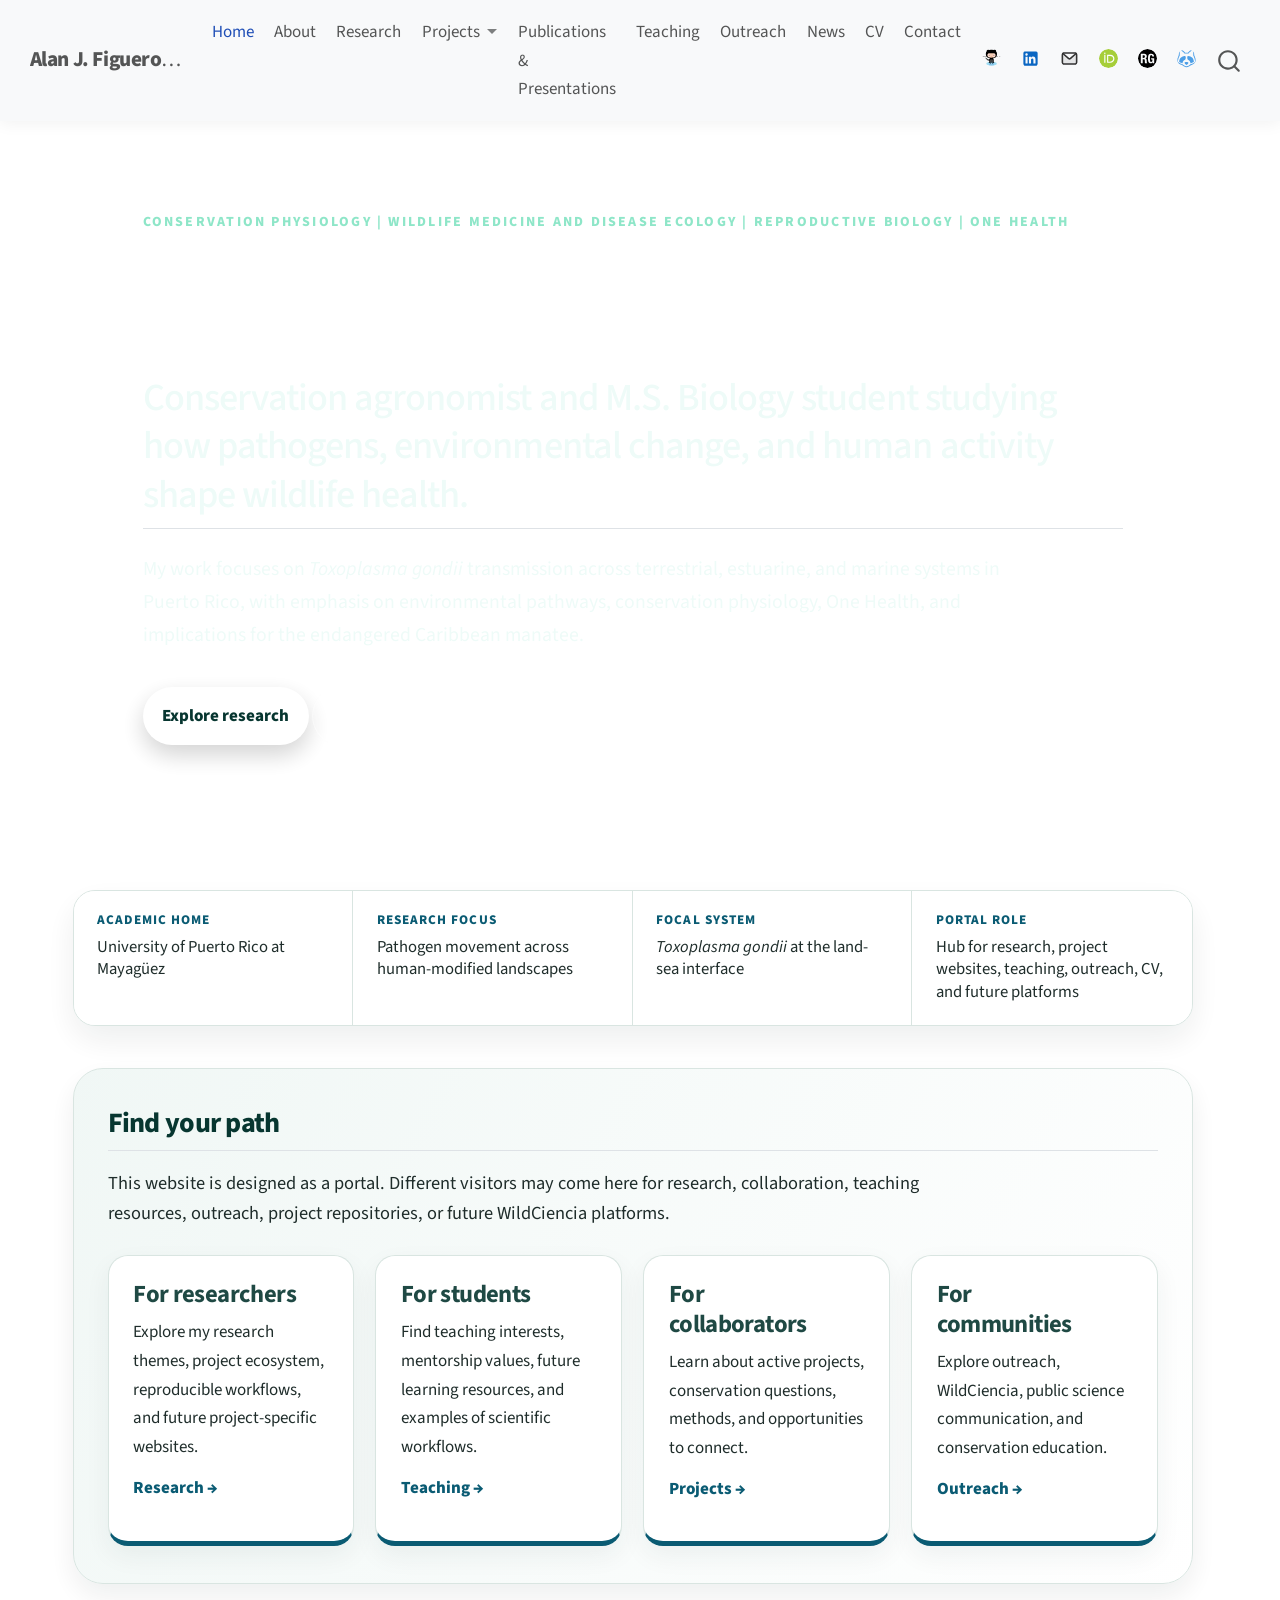
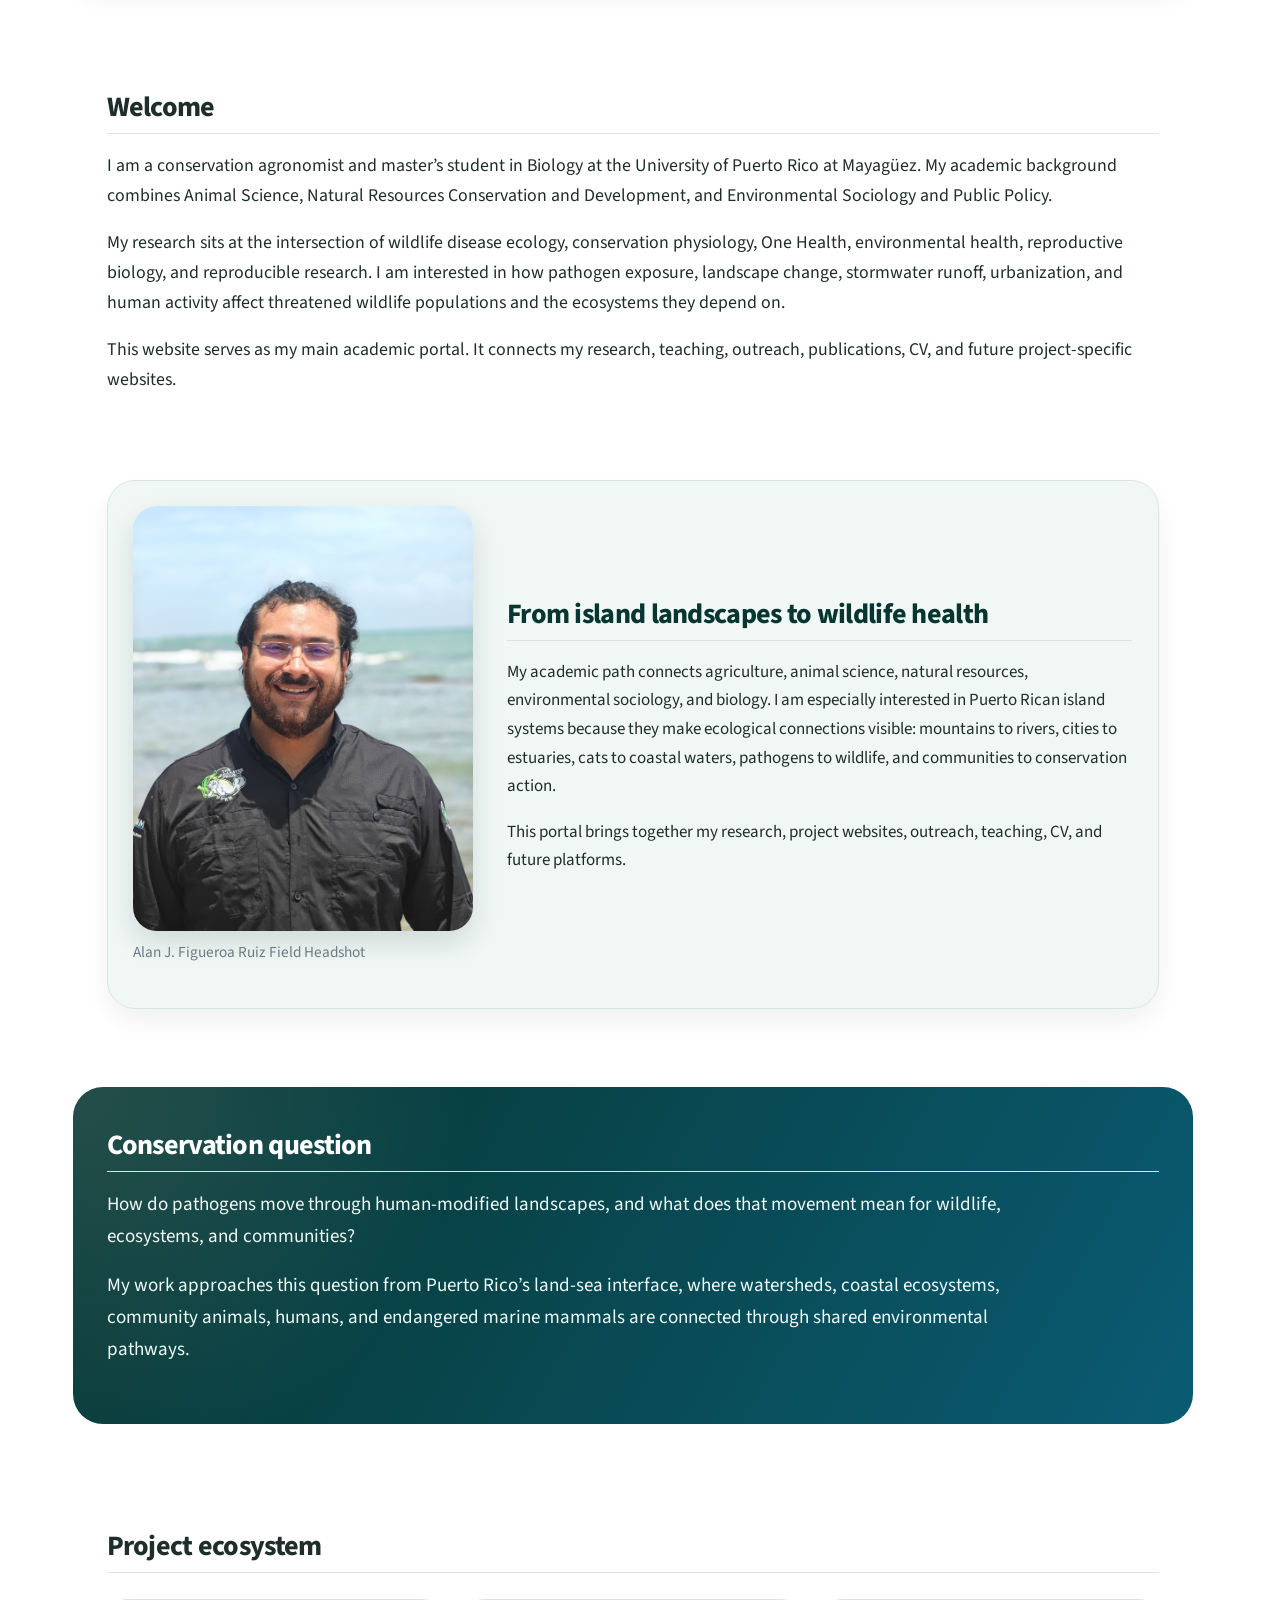
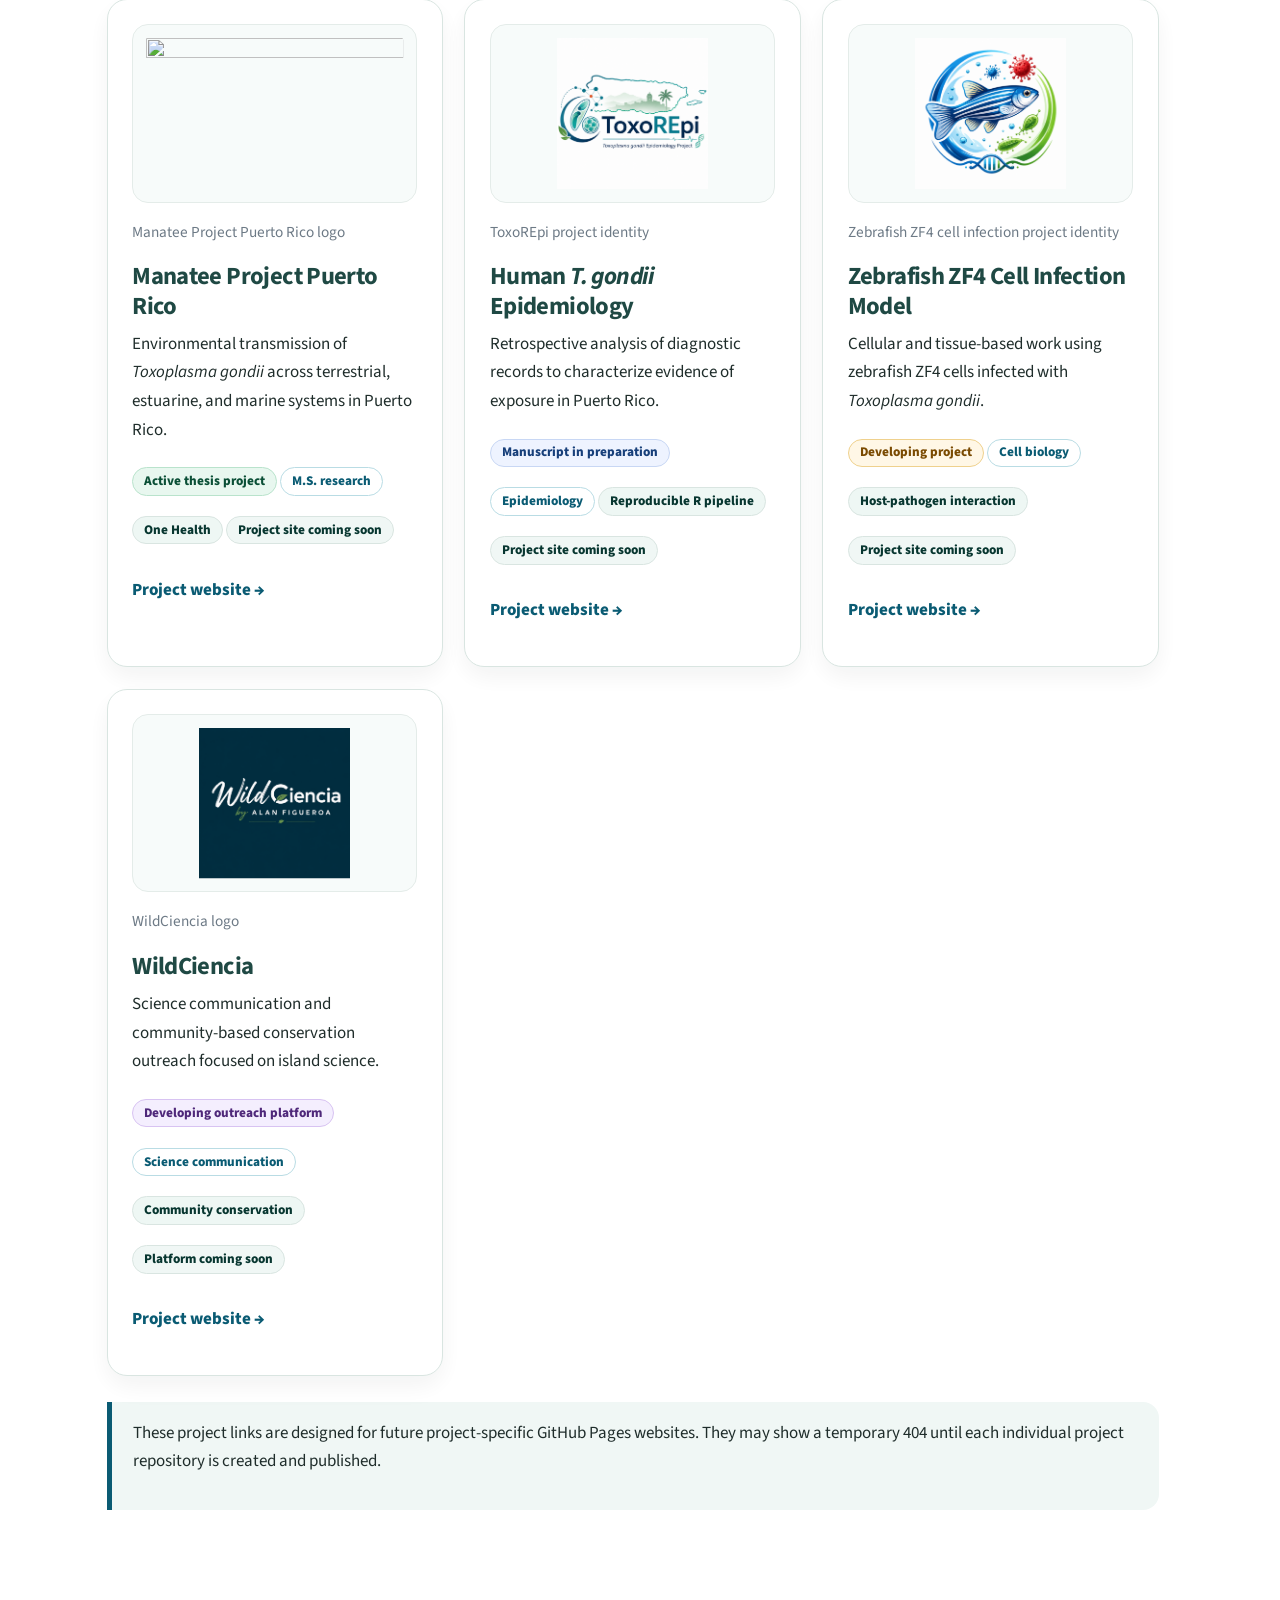
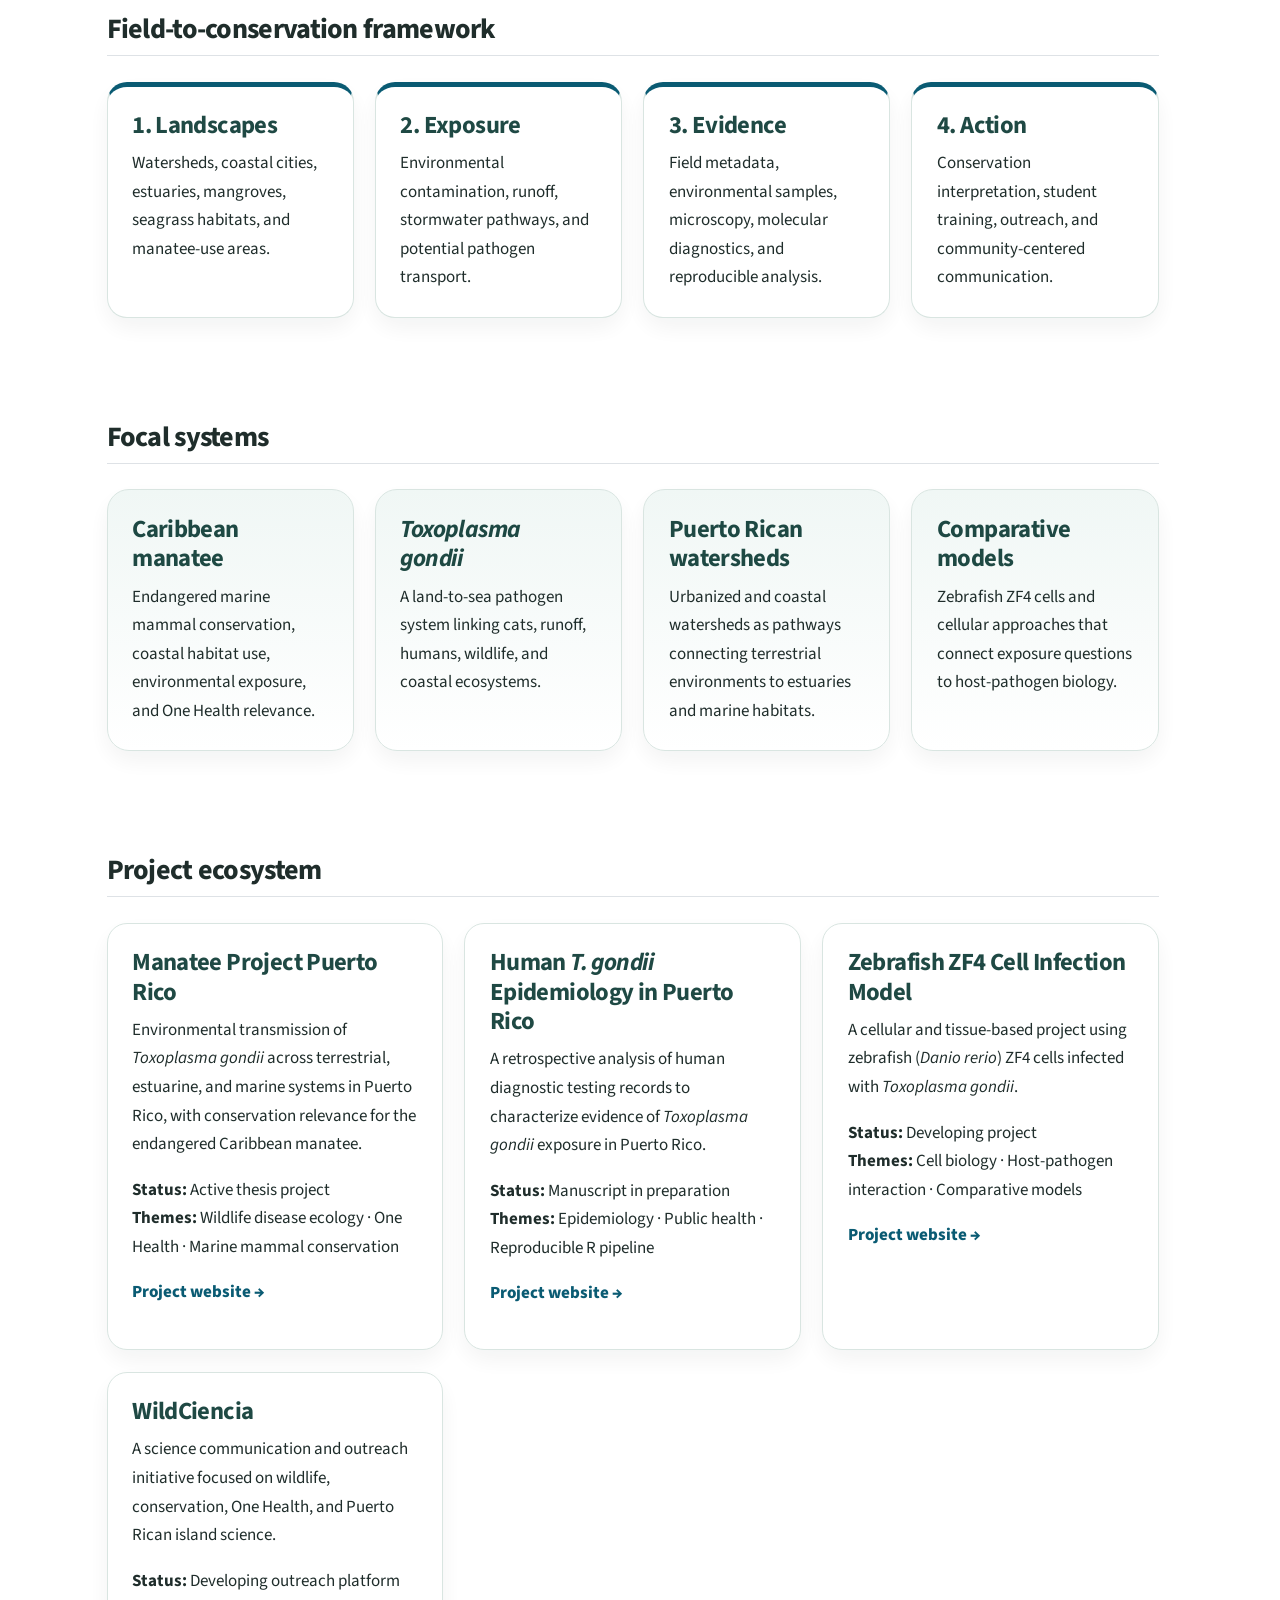
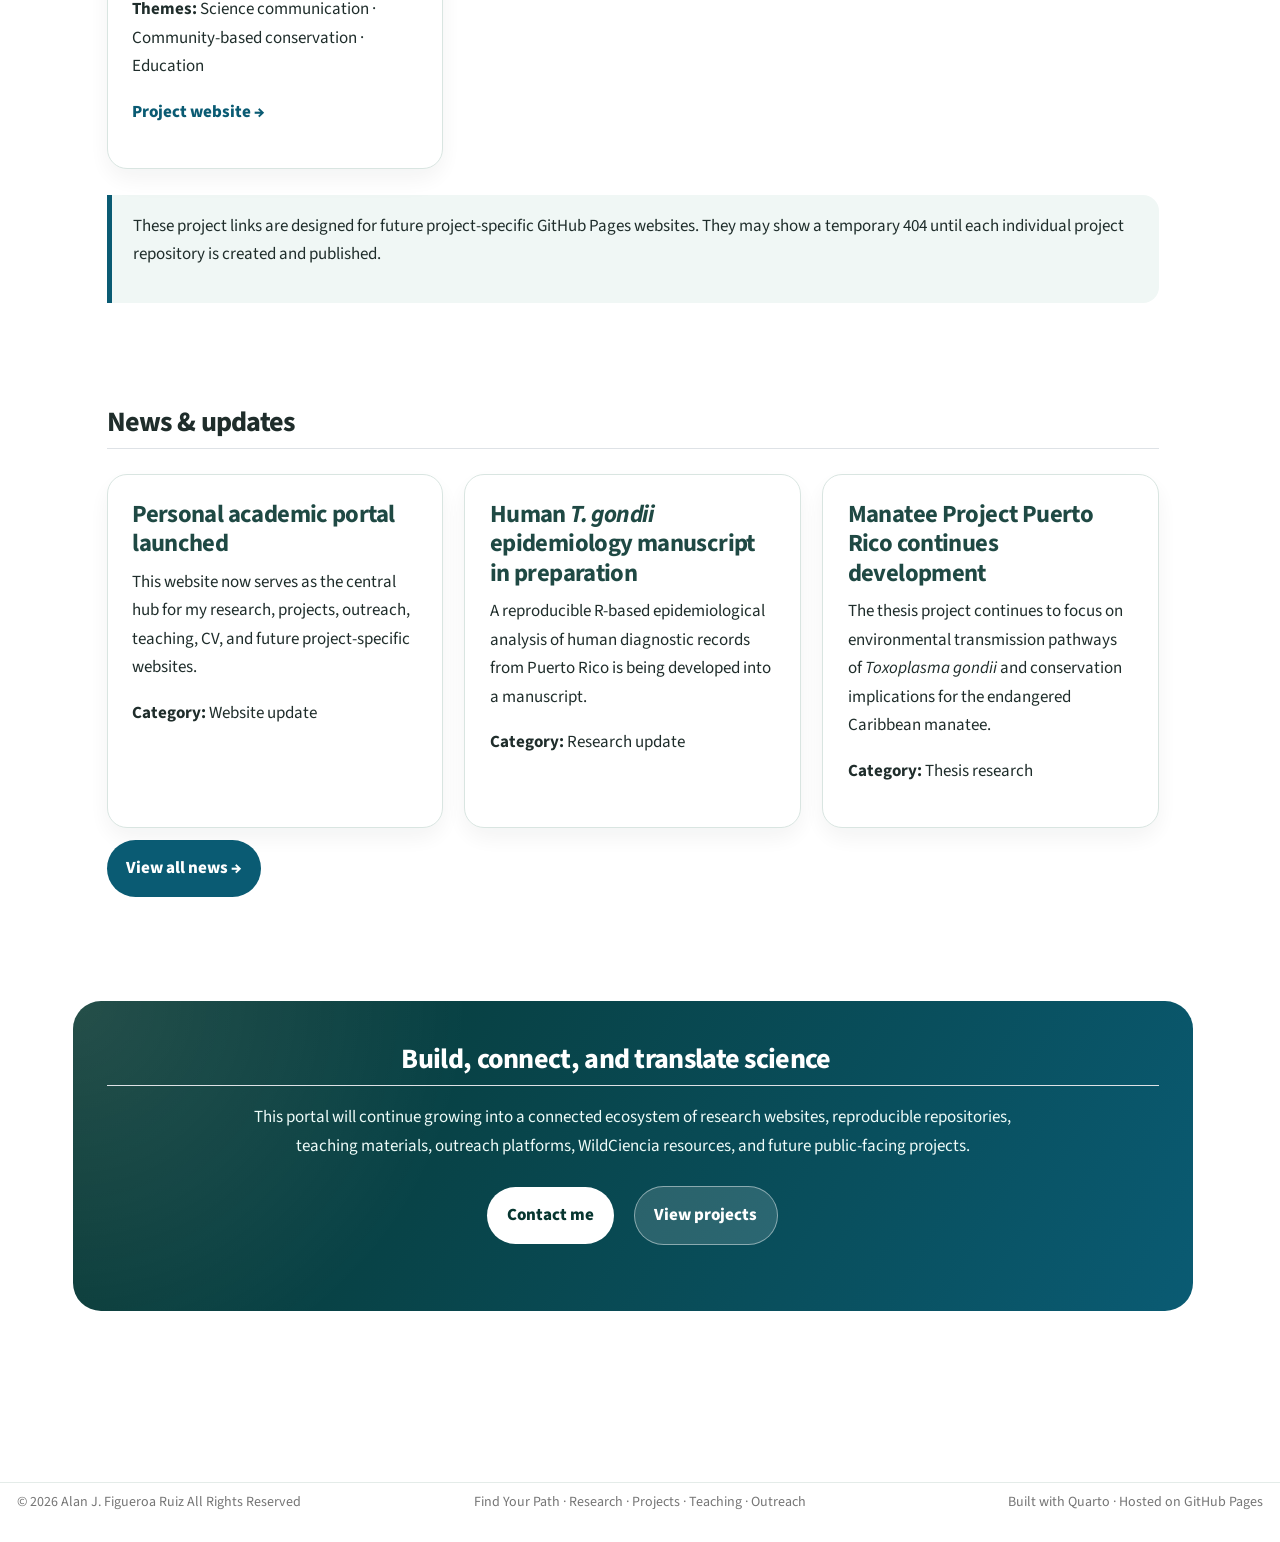
==== commit 72cab7dc: "Add visuals, badges, timeline, and research workflow sections" ====
--- a/docs/index.html
+++ b/docs/index.html
@@ -285,44 +285,98 @@
 <p>My research sits at the intersection of wildlife disease ecology, conservation physiology, One Health, environmental health, reproductive biology, and reproducible research. I am interested in how pathogen exposure, landscape change, stormwater runoff, urbanization, and human activity affect threatened wildlife populations and the ecosystems they depend on.</p>
 <p>This website serves as my main academic portal. It connects my research, teaching, outreach, publications, CV, and future project-specific websites.</p>
 </section>
+<div class="section-block">
+<div class="profile-feature">
+<div class="profile-photo">
+<div class="quarto-figure quarto-figure-center">
+<figure class="figure">
+<p><img src="images/profile/alan-profile-1.jpg" class="img-fluid figure-img"></p>
+<figcaption>Alan J. Figueroa Ruiz Field Headshot</figcaption>
+</figure>
+</div>
+</div>
+<section id="from-island-landscapes-to-wildlife-health" class="level2 profile-text">
+<h2 class="anchored" data-anchor-id="from-island-landscapes-to-wildlife-health">From island landscapes to wildlife health</h2>
+<p>My academic path connects agriculture, animal science, natural resources, environmental sociology, and biology. I am especially interested in Puerto Rican island systems because they make ecological connections visible: mountains to rivers, cities to estuaries, cats to coastal waters, pathogens to wildlife, and communities to conservation action.</p>
+<p>This portal brings together my research, project websites, outreach, teaching, CV, and future platforms.</p>
+</section>
+</div>
+</div>
 <section id="conservation-question" class="level2 conservation-statement">
 <h2 class="anchored" data-anchor-id="conservation-question">Conservation question</h2>
 <p>How do pathogens move through human-modified landscapes, and what does that movement mean for wildlife, ecosystems, and communities?</p>
 <p>My work approaches this question from Puerto Rico’s land-sea interface, where watersheds, coastal ecosystems, community animals, humans, and endangered marine mammals are connected through shared environmental pathways.</p>
 </section>
-<section id="portal-ecosystem" class="level2 section-block">
-<h2 class="anchored" data-anchor-id="portal-ecosystem">Portal ecosystem</h2>
-<div class="resource-wall">
-<section id="research" class="level3 resource-card">
-<h3 class="anchored" data-anchor-id="research">Research</h3>
-<p>Wildlife disease ecology, One Health, conservation physiology, reproductive biology, and environmental surveillance.</p>
-<p><a href="./research.html">Explore →</a></p>
-</section>
-<section id="projects" class="level3 resource-card">
-<h3 class="anchored" data-anchor-id="projects">Projects</h3>
-<p>A central gateway to project-specific websites and repositories.</p>
-<p><a href="./projects.html">Explore →</a></p>
-</section>
-<section id="publications-presentations" class="level3 resource-card">
-<h3 class="anchored" data-anchor-id="publications-presentations">Publications &amp; Presentations</h3>
-<p>Manuscripts, talks, posters, protocols, and research outputs.</p>
-<p><a href="./publications.html">Explore →</a></p>
-</section>
-<section id="teaching" class="level3 resource-card">
-<h3 class="anchored" data-anchor-id="teaching">Teaching</h3>
-<p>Physiology, anatomy, disease ecology, reproducible research, and student mentorship.</p>
-<p><a href="./teaching.html">Explore →</a></p>
-</section>
-<section id="outreach" class="level3 resource-card">
-<h3 class="anchored" data-anchor-id="outreach">Outreach</h3>
-<p>WildCiencia, community-based conservation, student training, and public science communication.</p>
-<p><a href="./outreach.html">Explore →</a></p>
-</section>
-<section id="cv-contact" class="level3 resource-card">
-<h3 class="anchored" data-anchor-id="cv-contact">CV &amp; Contact</h3>
-<p>Academic background, skills, professional links, and collaboration interests.</p>
-<p><a href="./cv.html">Explore →</a></p>
-</section>
+<section id="project-ecosystem" class="level2 section-block">
+<h2 class="anchored" data-anchor-id="project-ecosystem">Project ecosystem</h2>
+<div class="project-grid">
+<div class="project-card project-card-visual">
+<div class="quarto-figure quarto-figure-center">
+<figure class="figure">
+<p><img src="images/projects/manatee-project.jpg" class="project-thumb img-fluid figure-img"></p>
+<figcaption>Manatee Project Puerto Rico logo</figcaption>
+</figure>
+</div>
+<section id="manatee-project-puerto-rico" class="level3">
+<h3 class="anchored" data-anchor-id="manatee-project-puerto-rico">Manatee Project Puerto Rico</h3>
+<p>Environmental transmission of <em>Toxoplasma gondii</em> across terrestrial, estuarine, and marine systems in Puerto Rico.</p>
+<div class="badge-row">
+<p><span class="status-badge badge-active">Active thesis project</span> <span class="status-badge badge-type">M.S. research</span> <span class="status-badge badge-theme">One Health</span> <span class="status-badge badge-coming">Project site coming soon</span></p>
+</div>
+<p><a href="https://ajfigueroaruiz.github.io/manatee-project-puerto-rico/" class="card-link">Project website →</a></p>
+</section>
+</div>
+<div class="project-card project-card-visual">
+<div class="quarto-figure quarto-figure-center">
+<figure class="figure">
+<p><img src="images/projects/human-toxo-epi.png" class="project-thumb img-fluid figure-img"></p>
+<figcaption>ToxoREpi project identity</figcaption>
+</figure>
+</div>
+<section id="human-t.-gondii-epidemiology" class="level3">
+<h3 class="anchored" data-anchor-id="human-t.-gondii-epidemiology">Human <em>T. gondii</em> Epidemiology</h3>
+<p>Retrospective analysis of diagnostic records to characterize evidence of exposure in Puerto Rico.</p>
+<div class="badge-row">
+<p><span class="status-badge badge-manuscript">Manuscript in preparation</span> <span class="status-badge badge-type">Epidemiology</span> <span class="status-badge badge-theme">Reproducible R pipeline</span> <span class="status-badge badge-coming">Project site coming soon</span></p>
+</div>
+<p><a href="https://ajfigueroaruiz.github.io/human-toxoplasma-epidemiology-pr/" class="card-link">Project website →</a></p>
+</section>
+</div>
+<div class="project-card project-card-visual">
+<div class="quarto-figure quarto-figure-center">
+<figure class="figure">
+<p><img src="images/projects/zf4-cells.png" class="project-thumb img-fluid figure-img"></p>
+<figcaption>Zebrafish ZF4 cell infection project identity</figcaption>
+</figure>
+</div>
+<section id="zebrafish-zf4-cell-infection-model" class="level3">
+<h3 class="anchored" data-anchor-id="zebrafish-zf4-cell-infection-model">Zebrafish ZF4 Cell Infection Model</h3>
+<p>Cellular and tissue-based work using zebrafish ZF4 cells infected with <em>Toxoplasma gondii</em>.</p>
+<div class="badge-row">
+<p><span class="status-badge badge-developing">Developing project</span> <span class="status-badge badge-type">Cell biology</span> <span class="status-badge badge-theme">Host-pathogen interaction</span> <span class="status-badge badge-coming">Project site coming soon</span></p>
+</div>
+<p><a href="https://ajfigueroaruiz.github.io/zf4-toxoplasma-cell-infection/" class="card-link">Project website →</a></p>
+</section>
+</div>
+<div class="project-card project-card-visual">
+<div class="quarto-figure quarto-figure-center">
+<figure class="figure">
+<p><img src="images/projects/wildciencia.png" class="project-thumb img-fluid figure-img"></p>
+<figcaption>WildCiencia logo</figcaption>
+</figure>
+</div>
+<section id="wildciencia" class="level3">
+<h3 class="anchored" data-anchor-id="wildciencia">WildCiencia</h3>
+<p>Science communication and community-based conservation outreach focused on island science.</p>
+<div class="badge-row">
+<p><span class="status-badge badge-outreach">Developing outreach platform</span> <span class="status-badge badge-type">Science communication</span> <span class="status-badge badge-theme">Community conservation</span> <span class="status-badge badge-coming">Platform coming soon</span></p>
+</div>
+<p><a href="https://ajfigueroaruiz.github.io/wildciencia/" class="card-link">Project website →</a></p>
+</section>
+</div>
+</div>
+<div class="note-box">
+<p>These project links are designed for future project-specific GitHub Pages websites. They may show a temporary 404 until each individual project repository is created and published.</p>
 </div>
 </section>
 <section id="field-to-conservation-framework" class="level2 section-block">
@@ -367,11 +421,11 @@
 </section>
 </div>
 </section>
-<section id="project-ecosystem" class="level2 section-block">
-<h2 class="anchored" data-anchor-id="project-ecosystem">Project ecosystem</h2>
+<section id="project-ecosystem-1" class="level2 section-block">
+<h2 class="anchored" data-anchor-id="project-ecosystem-1">Project ecosystem</h2>
 <div class="project-grid">
-<section id="manatee-project-puerto-rico" class="level3 project-card">
-<h3 class="anchored" data-anchor-id="manatee-project-puerto-rico">Manatee Project Puerto Rico</h3>
+<section id="manatee-project-puerto-rico-1" class="level3 project-card">
+<h3 class="anchored" data-anchor-id="manatee-project-puerto-rico-1">Manatee Project Puerto Rico</h3>
 <p>Environmental transmission of <em>Toxoplasma gondii</em> across terrestrial, estuarine, and marine systems in Puerto Rico, with conservation relevance for the endangered Caribbean manatee.</p>
 <p><strong>Status:</strong> Active thesis project<br>
 <strong>Themes:</strong> Wildlife disease ecology · One Health · Marine mammal conservation</p>
@@ -384,15 +438,15 @@
 <strong>Themes:</strong> Epidemiology · Public health · Reproducible R pipeline</p>
 <p><a href="https://ajfigueroaruiz.github.io/human-toxoplasma-epidemiology-pr/" class="card-link">Project website →</a></p>
 </section>
-<section id="zebrafish-zf4-cell-infection-model" class="level3 project-card">
-<h3 class="anchored" data-anchor-id="zebrafish-zf4-cell-infection-model">Zebrafish ZF4 Cell Infection Model</h3>
+<section id="zebrafish-zf4-cell-infection-model-1" class="level3 project-card">
+<h3 class="anchored" data-anchor-id="zebrafish-zf4-cell-infection-model-1">Zebrafish ZF4 Cell Infection Model</h3>
 <p>A cellular and tissue-based project using zebrafish (<em>Danio rerio</em>) ZF4 cells infected with <em>Toxoplasma gondii</em>.</p>
 <p><strong>Status:</strong> Developing project<br>
 <strong>Themes:</strong> Cell biology · Host-pathogen interaction · Comparative models</p>
 <p><a href="https://ajfigueroaruiz.github.io/zf4-toxoplasma-cell-infection/" class="card-link">Project website →</a></p>
 </section>
-<section id="wildciencia" class="level3 project-card">
-<h3 class="anchored" data-anchor-id="wildciencia">WildCiencia</h3>
+<section id="wildciencia-1" class="level3 project-card">
+<h3 class="anchored" data-anchor-id="wildciencia-1">WildCiencia</h3>
 <p>A science communication and outreach initiative focused on wildlife, conservation, One Health, and Puerto Rican island science.</p>
 <p><strong>Status:</strong> Developing outreach platform<br>
 <strong>Themes:</strong> Science communication · Community-based conservation · Education</p>
--- a/docs/styles.css
+++ b/docs/styles.css
@@ -74,9 +74,11 @@
   margin: -2rem -2rem 0 -2rem;
   border-radius: 0 0 32px 32px;
   background:
-    radial-gradient(circle at top left, rgba(255, 255, 255, 0.16), transparent 32%),
-    linear-gradient(120deg, rgba(7, 54, 48, 0.97), rgba(10, 91, 115, 0.86)),
-    linear-gradient(45deg, #073630, #0a5b73);
+    radial-gradient(circle at top left, rgba(255, 255, 255, 0.16)),
+    linear-gradient(120deg, rgba(7, 54, 48, 0.93), rgba(10, 91, 115, 0.78)),
+    url("images/hero/homepage-hero.jpg");
+    background-size: cover;
+    background-position: center;
   color: white;
 }
 
@@ -449,7 +451,16 @@
   body {
     font-size: 16px;
   }
-
+  
+  .home-hero {
+    background:
+      radial-gradient(circle at top left, rgba(255, 255, 255, 0.16), transparent 32%),
+      linear-gradient(120deg, rgba(7, 54, 48, 0.94), rgba(10, 91, 115, 0.82)),
+      url("images/hero/homepage-hero-mobile.jpg");
+    background-size: cover;
+    background-position: center;
+  }
+  
   .home-hero {
     min-height: auto;
     padding: 3.6rem 1.25rem;
@@ -907,4 +918,482 @@
   .resource-card {
     min-height: auto;
   }
+}
+
+/* Profile feature block */
+
+.profile-feature {
+  display: grid;
+  grid-template-columns: 340px 1fr;
+  gap: 2rem;
+  align-items: center;
+  padding: 1.5rem;
+  border-radius: 28px;
+  background: #f0f7f5;
+  border: 1px solid #d9e5e1;
+  box-shadow: 0 12px 30px rgba(16, 49, 45, 0.07);
+}
+
+.profile-photo img {
+  width: 100%;
+  aspect-ratio: 4 / 5;
+  object-fit: cover;
+  border-radius: 24px;
+  box-shadow: 0 12px 28px rgba(16, 49, 45, 0.14);
+}
+
+.profile-text h2 {
+  margin-top: 0;
+  color: #073630;
+}
+
+@media (max-width: 850px) {
+  .profile-feature {
+    grid-template-columns: 1fr;
+  }
+
+  .profile-photo img {
+    max-width: 360px;
+    margin: 0 auto;
+    display: block;
+  }
+}
+
+/* About split section */
+
+.about-split {
+  display: grid;
+  grid-template-columns: 1fr 320px;
+  gap: 2rem;
+  align-items: center;
+}
+
+.about-photo img {
+  width: 100%;
+  aspect-ratio: 4 / 5;
+  object-fit: cover;
+  border-radius: 24px;
+  box-shadow: 0 12px 28px rgba(16, 49, 45, 0.14);
+}
+
+.about-copy h2 {
+  margin-top: 0;
+}
+
+@media (max-width: 850px) {
+  .about-split {
+    grid-template-columns: 1fr;
+  }
+
+  .about-photo img {
+    max-width: 340px;
+    margin: 0 auto;
+    display: block;
+  }
+}
+
+/* Project cards with images */
+
+.project-card-visual {
+  overflow: hidden;
+}
+
+.project-thumb {
+  width: 100%;
+  aspect-ratio: 16 / 10;
+  object-fit: contain;
+  background: #f7fbfa;
+  border-radius: 16px;
+  padding: 0.75rem;
+  border: 1px solid #e4ece9;
+  margin-bottom: 1rem;
+}
+
+.status-badge {
+  display: inline-block;
+  width: fit-content;
+  margin: 0.35rem 0 0.85rem 0;
+  padding: 0.35rem 0.65rem;
+  border-radius: 999px;
+  background: #eef7f4;
+  color: #073630;
+  border: 1px solid #d9e5e1;
+  font-size: 0.82rem;
+  font-weight: 800;
+}
+
+/* Outreach image cards */
+
+.outreach-grid {
+  display: grid;
+  grid-template-columns: repeat(auto-fit, minmax(255px, 1fr));
+  gap: 1.25rem;
+  margin-top: 1.5rem;
+}
+
+.outreach-card {
+  background: #ffffff;
+  border: 1px solid #d9e5e1;
+  border-radius: 22px;
+  overflow: hidden;
+  box-shadow: 0 10px 26px rgba(16, 49, 45, 0.06);
+}
+
+.outreach-card h3,
+.outreach-card p {
+  padding-left: 1.25rem;
+  padding-right: 1.25rem;
+}
+
+.outreach-card h3 {
+  margin-top: 1rem;
+  color: #073630;
+}
+
+.outreach-card p {
+  padding-bottom: 1.25rem;
+}
+
+.outreach-thumb {
+  width: 100%;
+  aspect-ratio: 4 / 3;
+  object-fit: cover;
+  border-radius: 0;
+}
+
+/* Gallery */
+
+.gallery-grid {
+  display: grid;
+  grid-template-columns: repeat(auto-fit, minmax(210px, 1fr));
+  gap: 1rem;
+  margin-top: 1.5rem;
+}
+
+.gallery-item {
+  margin: 0;
+}
+
+.gallery-item p {
+  margin: 0;
+}
+
+.gallery-item img {
+  width: 100%;
+  aspect-ratio: 4 / 3;
+  object-fit: cover;
+  border-radius: 18px;
+  box-shadow: 0 8px 22px rgba(16, 49, 45, 0.08);
+  display: block;
+}
+
+.gallery-item img:hover {
+  transform: translateY(-3px);
+  transition: transform 0.15s ease, box-shadow 0.15s ease;
+  box-shadow: 0 16px 34px rgba(16, 49, 45, 0.12);
+}
+
+/* ================================
+   Project status badges
+   ================================ */
+
+.badge-row {
+  display: flex;
+  flex-wrap: wrap;
+  gap: 0.45rem;
+  margin: 0.7rem 0 1rem 0;
+}
+
+.badge-row p {
+  margin: 0;
+}
+
+.status-badge {
+  display: inline-block;
+  width: fit-content;
+  padding: 0.35rem 0.65rem;
+  border-radius: 999px;
+  font-size: 0.78rem;
+  font-weight: 800;
+  line-height: 1.1;
+  border: 1px solid transparent;
+}
+
+/* Badge colors */
+
+.badge-active {
+  background: #e8f7ef;
+  color: #0a4f36;
+  border-color: #b9e3cc;
+}
+
+.badge-manuscript {
+  background: #eef3ff;
+  color: #173f7a;
+  border-color: #c8d7f4;
+}
+
+.badge-developing {
+  background: #fff7e6;
+  color: #7a4a00;
+  border-color: #efd18d;
+}
+
+.badge-outreach {
+  background: #f4eefe;
+  color: #4f287a;
+  border-color: #d8c3f2;
+}
+
+.badge-coming {
+  background: #f0f7f5;
+  color: #073630;
+  border-color: #d9e5e1;
+}
+
+.badge-theme {
+  background: #eef7f4;
+  color: #073630;
+  border-color: #d9e5e1;
+}
+
+.badge-type {
+  background: #ffffff;
+  color: #0a5b73;
+  border-color: #b9dce4;
+}
+
+/* Badge legend */
+
+.badge-legend {
+  display: grid;
+  grid-template-columns: repeat(auto-fit, minmax(240px, 1fr));
+  gap: 1rem;
+  margin-top: 1.5rem;
+}
+
+.badge-legend-item {
+  padding: 1rem 1.1rem;
+  border-radius: 18px;
+  background: #ffffff;
+  border: 1px solid #d9e5e1;
+  box-shadow: 0 8px 22px rgba(16, 49, 45, 0.05);
+}
+
+.badge-legend-item p {
+  margin: 0;
+}
+
+/* ================================
+   Academic path timeline
+   ================================ */
+
+.academic-timeline {
+  position: relative;
+  display: grid;
+  gap: 1.25rem;
+  margin-top: 1.5rem;
+}
+
+.academic-timeline::before {
+  content: "";
+  position: absolute;
+  left: 1.15rem;
+  top: 0.4rem;
+  bottom: 0.4rem;
+  width: 3px;
+  border-radius: 999px;
+  background: linear-gradient(180deg, #073630, #0a5b73, #8ee6c8);
+}
+
+.academic-step {
+  display: grid;
+  grid-template-columns: 2.4rem 1fr;
+  gap: 1rem;
+  position: relative;
+}
+
+.timeline-dot {
+  width: 2.35rem;
+  height: 2.35rem;
+  border-radius: 999px;
+  background: #073630;
+  color: #ffffff;
+  display: flex;
+  align-items: center;
+  justify-content: center;
+  font-weight: 900;
+  box-shadow: 0 8px 20px rgba(16, 49, 45, 0.18);
+  z-index: 2;
+}
+
+.timeline-dot p {
+  margin: 0;
+}
+
+.timeline-card {
+  background: #ffffff;
+  border: 1px solid #d9e5e1;
+  border-radius: 22px;
+  padding: 1.45rem;
+  box-shadow: 0 10px 26px rgba(16, 49, 45, 0.06);
+}
+
+.timeline-card h3 {
+  margin-top: 0;
+  color: #073630;
+}
+
+.timeline-card p:last-child {
+  margin-bottom: 0;
+}
+
+.timeline-card:hover {
+  transform: translateY(-3px);
+  transition: transform 0.15s ease, box-shadow 0.15s ease;
+  box-shadow: 0 16px 34px rgba(16, 49, 45, 0.11);
+}
+
+/* Mobile timeline */
+
+@media (max-width: 700px) {
+  .academic-timeline::before {
+    left: 1rem;
+  }
+
+  .academic-step {
+    grid-template-columns: 2.1rem 1fr;
+    gap: 0.85rem;
+  }
+
+  .timeline-dot {
+    width: 2.1rem;
+    height: 2.1rem;
+    font-size: 0.9rem;
+  }
+
+  .timeline-card {
+    padding: 1.2rem;
+  }
+}
+
+/* ================================
+   Research workflow carousel
+   ================================ */
+
+.workflow-carousel {
+  display: flex;
+  gap: 1.25rem;
+  overflow-x: auto;
+  scroll-snap-type: x mandatory;
+  padding: 0.5rem 0.2rem 1.2rem 0.2rem;
+  margin-top: 1.5rem;
+  -webkit-overflow-scrolling: touch;
+}
+
+.workflow-carousel::-webkit-scrollbar {
+  height: 10px;
+}
+
+.workflow-carousel::-webkit-scrollbar-track {
+  background: #eef7f4;
+  border-radius: 999px;
+}
+
+.workflow-carousel::-webkit-scrollbar-thumb {
+  background: #0a5b73;
+  border-radius: 999px;
+}
+
+.workflow-slide {
+  flex: 0 0 clamp(280px, 32vw, 380px);
+  scroll-snap-align: start;
+  background: #ffffff;
+  border: 1px solid #d9e5e1;
+  border-radius: 24px;
+  overflow: hidden;
+  box-shadow: 0 10px 26px rgba(16, 49, 45, 0.08);
+  display: flex;
+  flex-direction: column;
+}
+
+.workflow-image {
+  width: 100%;
+  aspect-ratio: 4 / 3;
+  object-fit: cover;
+  border-radius: 0;
+  display: block;
+}
+
+.workflow-caption {
+  padding: 1.25rem;
+}
+
+.workflow-caption h3 {
+  margin-top: 0;
+  color: #073630;
+}
+
+.workflow-caption p {
+  margin-bottom: 0;
+}
+
+.workflow-slide:hover {
+  transform: translateY(-3px);
+  transition: transform 0.15s ease, box-shadow 0.15s ease;
+  box-shadow: 0 16px 34px rgba(16, 49, 45, 0.13);
+}
+
+.scroll-note {
+  margin-top: 0.5rem;
+  font-size: 0.9rem;
+  font-weight: 800;
+  color: #0a5b73;
+}
+
+/* Compact workflow map */
+
+.workflow-mini-map {
+  display: flex;
+  flex-wrap: wrap;
+  gap: 0.6rem;
+  align-items: center;
+  margin-top: 1.25rem;
+  padding: 1rem;
+  border-radius: 18px;
+  background: #f0f7f5;
+  border: 1px solid #d9e5e1;
+}
+
+.workflow-mini-step {
+  padding: 0.45rem 0.75rem;
+  border-radius: 999px;
+  background: #ffffff;
+  color: #073630;
+  font-weight: 800;
+  border: 1px solid #d9e5e1;
+}
+
+.workflow-mini-step p,
+.workflow-arrow p {
+  margin: 0;
+}
+
+.workflow-arrow {
+  color: #0a5b73;
+  font-weight: 900;
+}
+
+@media (max-width: 768px) {
+  .workflow-slide {
+    flex-basis: 85vw;
+  }
+}
+
+/* Mobile workflow carousel */
+
+@media (max-width: 768px) {
+  .workflow-carousel {
+    grid-auto-columns: minmax(255px, 85vw);
+  }
 }
